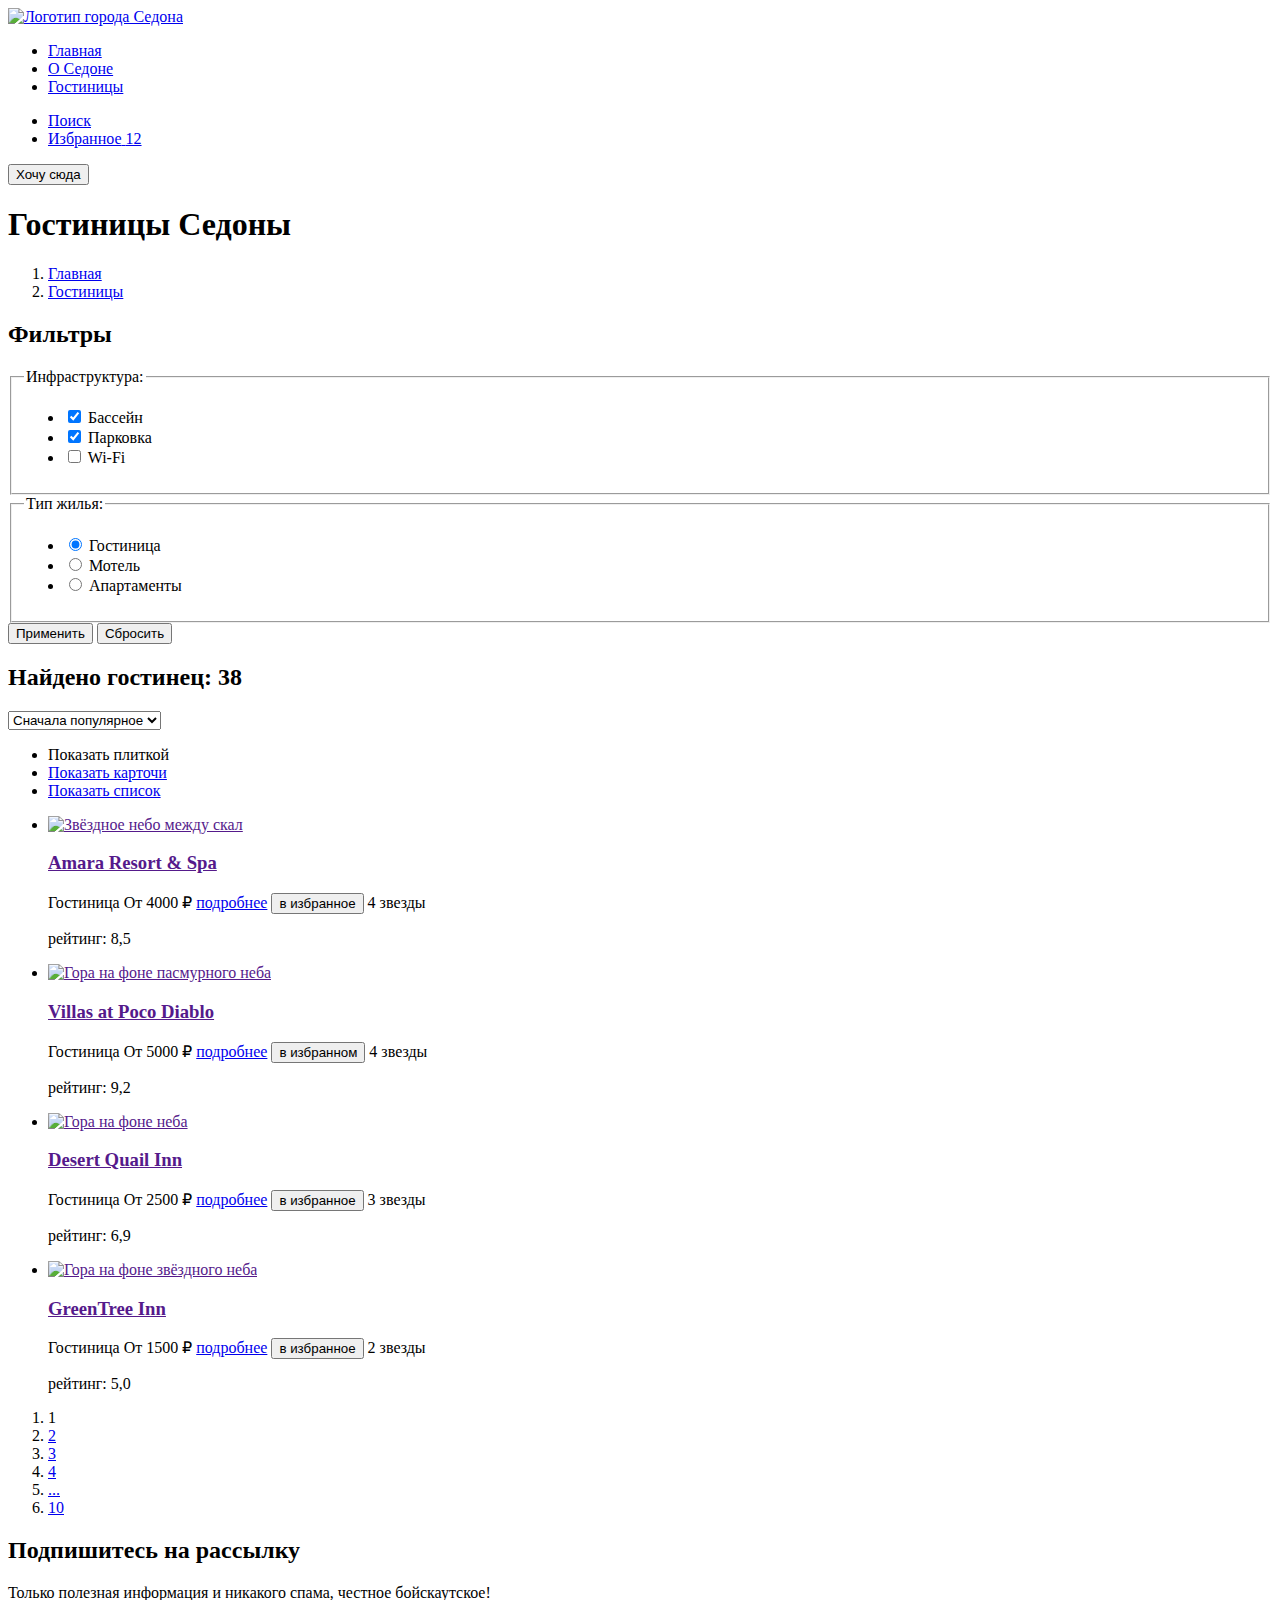
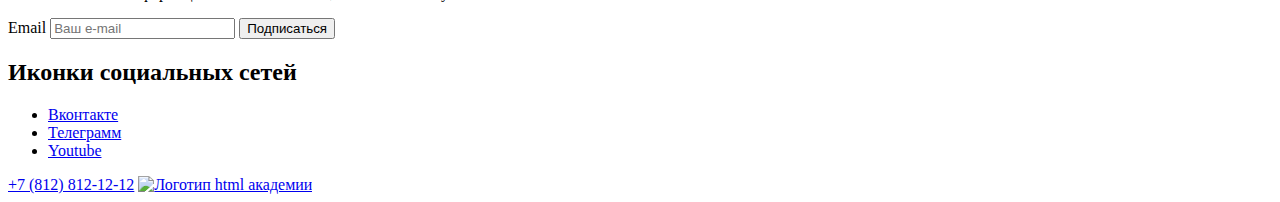
==== catalog.html @ e76d5fe8 "Исправляет ошибки" ====
<!DOCTYPE html>
<html lang="ru">

  <head>
    <meta charset="utf-8">
    <meta name="viewport" content="width=device-width, initial-scale=1.0">
    <title>Седона. Городок в Аризоне</title>
  </head>

  <body>
    <header class="page-header" data-test="header">
      <nav class="navigation"></nav>
      <a class="navigation-logo" href="#">
        <img class="page-header-logo" src="images/logo.svg" width="140" height="70" alt="Логотип города Седона">
      </a>
      <ul class="navigation-list">
        <li class="navigation-item">
          <a class="navigation-link" href="index.html">Главная</a>
        </li>
        <li class="navigation-item">
          <a class="navigation-link" href="#">О Седоне</a>
        </li>
        <li class="navigation-item">
          <a class="navigation-link" href="№">Гостиницы</a>
        </li>
      </ul>
      <ul class="navigation-list">
        <li class="navigation-item">
          <a class="navigation-link" href="#">
            <span class="visually-hidden">Поиск</span>
          </a>
        </li>
        <li class="navigation-item">
          <a class="navigation-link" href="#">
            <span class="visually-hidden">Избранное</span>
            <span>12</span>
          </a>
        </li>
      </ul>
      </nav>
      <button type="button" class="header-button" href="#">Хочу сюда</button>
    </header>
    <main class="main-inner">
      <header class="inner-header">
        <h1 class="inner-header-title">Гостиницы Седоны</h1>
        <ol class="breadcrumbs">
          <li class="breadcrumbs-item">
            <a class="breadcrumbs-link" href="index.html">
              <span class="visually-hidden">Главная</span>
            </a>
          </li>
          <li class="breadcrumbs-item">
            <a class="breadcrumbs-link" href="#"> Гостиницы</a>
          </li>
        </ol>
      </header>
      <section class="filters">
        <h2 class="visually-hidden">Фильтры</h2>
        <form class="catalog-filters" action="https://echo.htmlacademy.ru/" method="get">
          <fieldset class="catalog-filter-group">
            <legend class="catalog-filters-title">Инфраструктура:</legend>
            <ul class="catalog-filters-list">
              <li class="catalog-filters-item">
                <label class="control">
                  <input class="control-input" type="checkbox" name="pool" checked>
                  Бассейн
                </label>
              </li>
              <li class="catalog-filters-item">
                <label class="control">
                  <input class="control-input" type="checkbox" name="parking" checked>
                  Парковка
                </label>
              </li>
              <li class="catalog-filters-item">
                <label class="control">
                  <input class="control-input" type="checkbox" name="Wi-Fi">
                  Wi-Fi
                </label>
              </li>
          </fieldset>
          </ul>
          <fieldset class="catalog-filter-group">
            <legend class="catalog-filters-title">Тип жилья:</legend>
            <ul class="catalog-filters-list">
              <li class="catalog-filters-item">
                <label class="control">
                  <input class="control-input" type="radio" name="housing" value="hotel" checked>
                  Гостиница
                </label>
              </li>
              <li class="catalog-filters-item">
                <label class="control">
                  <input class="control-input" type="radio" name="housing" value="motel">
                  Мотель
                </label>
              </li>
              <li class="catalog-filters-item">
                <label class="control">
                  <input class="control-input" type="radio" name="housing" value="apartments">
                  Апартаменты
                </label>
              </li>
          </fieldset>
          <button class="button-submit" type="submit">Применить</button>
          <button class="button-reset" type="reset">Сбросить</button>
        </form>
      </section>
      <section class="catalog-products">
        <h2 class="catalog-products-title">Найдено гостинец: 38</h2>
        <select class="select-control" aria-label="Сортировка">
          <option value="popular">Сначала популярное</option>
          <option value="cheap">Сначала дешёвое</option>
          <option value="expensive">Сначала дорогое</option>
        </select>
        <ul class="view-buttons">
          <li class="view-button-item">
            <a class="view-button-tile">
              <span class="visually-hidden">Показать плиткой</span>
            </a>
          </li>
          <li class="view-button-item">
            <a class="view-button-card" href="#">
              <span class="visually-hidden">Показать карточи</span>
            </a>
          </li>
          <li class="view-button-item">
            <a class="view-button-list" href="#">
              <span class="visually-hidden">Показать список</span>
            </a>
          </li>
        </ul>
        <ul class="product-list">
          <li class="product-card">
            <a class="product-card-link" href="">
              <img class="product-card-img" src="images/catalog/amara-resont.jpg" width="300" height="212" alt="Звёздное небо между скал">
              <h3 class="product-card-title">Amara Resort & Spa</h3>
            </a>
            <span class="product-card-type">Гостиница</span>
            <span class="product-card-price">От 4000 ₽</span>
            <a class="product-card-button" href="#">подробнее</a>
            <button class="product-card-button-favorite" type="button">в избранное</button>
            <span class="visually-hidden">4 звезды</span>
            <p class="rating">рейтинг: 8,5</p>
          </li>
          <li class="product-card">
            <a class="product-card-link" href="">
              <img class="product-card-img" src="images/catalog/villas-at-poco-diablo.jpg" width="300" height="212" alt="Гора на фоне пасмурного неба">
              <h3 class="product-card-title">Villas at Poco Diablo</h3>
            </a>
            <span class="product-card-type">Гостиница</span>
            <span class="product-card-price">От 5000 ₽</span>
            <a class="product-card-button" href="#">подробнее</a>
            <button class="product-card-button-favorite" type="button">в избранном</button>
            <span class="visually-hidden">4 звезды</span>
            <p class="rating">рейтинг: 9,2</p>
          </li>
          <li class="product-card">
            <a class="product-card-link" href="">
              <img class="product-card-img" src="images/catalog/desert-quail-inn.jpg" width="300" height="212" alt="Гора на фоне неба">
              <h3 class="product-card-title">Desert Quail Inn</h3>
            </a>
            <span class="product-card-type">Гостиница</span>
            <span class="product-card-price">От 2500 ₽</span>
            <a class="product-card-button" href="#">подробнее</a>
            <button class="product-card-button-favorite" type="button">в избранное</button>
            <span class="visually-hidden">3 звезды</span>
            <p class="rating">рейтинг: 6,9</p>
          </li>
          <li class="product-card">
            <a class="product-card-link" href="">
              <img class="product-card-img" src="images/catalog/greentree-inn.jpg" width="300" height="212" alt="Гора на фоне звёздного неба">
              <h3 class="product-card-title">GreenTree Inn</h3>
            </a>
            <span class="product-card-type">Гостиница</span>
            <span class="product-card-price">От 1500 ₽</span>
            <a class="product-card-button" href="#">подробнее</a>
            <button class="product-card-button-favorite" type="button">в избранное</button>
            <span class="visually-hidden">2 звезды</span>
            <p class="rating"> рейтинг: 5,0</p>
          </li>
        </ul>
        <ol class="pagination">
          <li class="pagination-item">
            <a class="pagination-link pagination-current">1</a>
          </li>
          <li class="pagination-item">
            <a class="pagination-link" href="#">2</a>
          </li>
          <li class="pagination-item">
            <a class="pagination-link" href="#">3</a>
          </li>
          <li class="pagination-item">
            <a class="pagination-link" href="#">4</a>
          </li>
          <li class="pagination-item">
            <a class="pagination-link" href="#">...</a>
          </li>
          <li class="pagination-item">
            <a class="pagination-link" href="#">10</a>
          </li>
        </ol>
      </section>
    </main>
    <section class="subscription" data-test="subscription">
      <h2 class="subscription-title">Подпишитесь на рассылку</h2>
      <p class="subscription-description">Только полезная информация и никакого спама, честное бойскаутское!</p>
      <form class="newsletter-form" action="https://echo.htmlacademy.ru/" method="post">
        <label class="visually-hidden" for="newsletter-email">Email</label>
        <input class="field" placeholder="Ваш e-mail" type="email" name="newsletter-email" id="newsletter-email"
          required>
        <button class="button newsletter-button" type="submit">Подписаться</button>
      </form>
    </section>
    </main>
    <footer class="page-footer" data-test="footer">
      <h2 class="visually-hidden">Иконки социальных сетей</h2>
      <ul class=" footer-social-list">
        <li class="footer-social-item">
          <a class="button" href="https://vk.com/htmlacademy">
            <span class="visually-hidden">Вконтакте</span>
          </a>
        </li>
        <li class="footer-social-item">
          <a class="button" href="https://t.me/htmlacademy">
            <span class="visually-hidden">Телеграмм</span>
          </a>
        </li>
        <li class="footer-social-item">
          <a class="button" href="https://www.youtube.com/user/htmlacademyru">
            <span class="visually-hidden">Youtube</span>
          </a>
        </li>
      </ul>
      <a class="phone" href="tel:+78128121212">+7 (812) 812-12-12</a>
      <a class="footer-logo-link" href=" https://htmlacademy.ru/">
        <img class="footer-logo-htmlacademy" src="images/html-academy-logo.svg" width="115" height="33" alt="Логотип html академии">
      </a>
  </footer>
  </body>
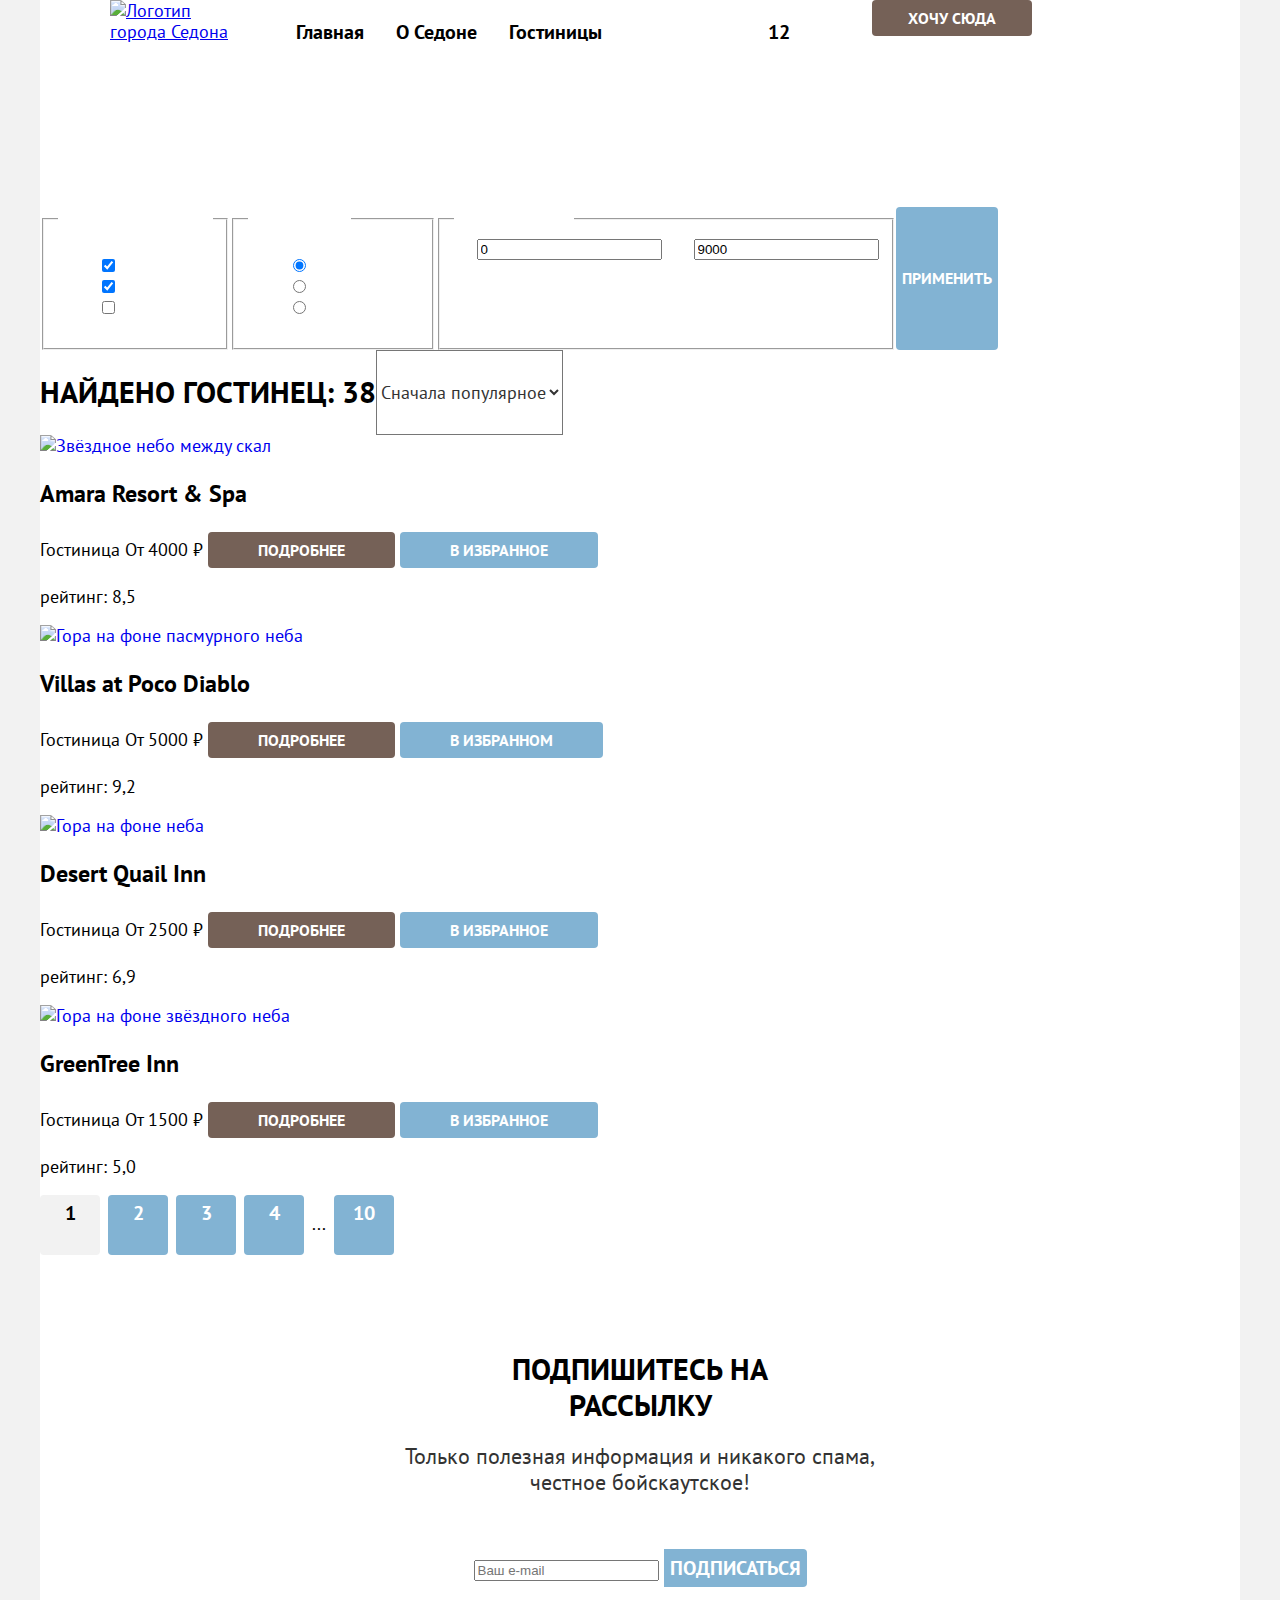
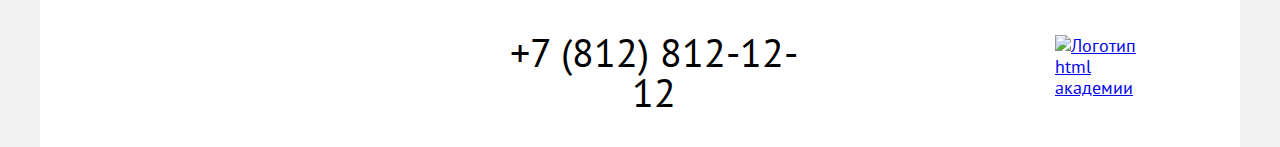
==== commit 4cddc789: "Добавляет микросетки на флексах" ====
--- a/catalog.html
+++ b/catalog.html
@@ -5,56 +5,55 @@
     <meta charset="utf-8">
     <meta name="viewport" content="width=device-width, initial-scale=1.0">
     <title>Седона. Городок в Аризоне</title>
+    <link rel="stylesheet" href="styles/styles.css">
   </head>
 
   <body>
     <header class="page-header" data-test="header">
-      <nav class="navigation"></nav>
-      <a class="navigation-logo" href="#">
-        <img class="page-header-logo" src="images/logo.svg" width="140" height="70" alt="Логотип города Седона">
-      </a>
-      <ul class="navigation-list">
-        <li class="navigation-item">
-          <a class="navigation-link" href="index.html">Главная</a>
-        </li>
-        <li class="navigation-item">
-          <a class="navigation-link" href="#">О Седоне</a>
-        </li>
-        <li class="navigation-item">
-          <a class="navigation-link" href="№">Гостиницы</a>
-        </li>
-      </ul>
-      <ul class="navigation-list">
-        <li class="navigation-item">
-          <a class="navigation-link" href="#">
-            <span class="visually-hidden">Поиск</span>
-          </a>
-        </li>
-        <li class="navigation-item">
-          <a class="navigation-link" href="#">
-            <span class="visually-hidden">Избранное</span>
-            <span>12</span>
-          </a>
-        </li>
-      </ul>
+      <nav class="navigation">
+        <a class="navigation-logo" href="#">
+          <img class="page-header-logo" src="images/logo.svg" width="140" height="70" alt="Логотип города Седона">
+        </a>
+        <ul class="navigation-list">
+          <li class="navigation-item">
+            <a class="navigation-link" href="index.html">Главная</a>
+          </li>
+          <li class="navigation-item">
+            <a class="navigation-link" href="#">О Седоне</a>
+          </li>
+          <li class="navigation-item">
+            <a class="navigation-link" href="№">Гостиницы</a>
+          </li>
+        </ul>
+        <ul class="navigation-list navigation-user">
+          <li class="navigation-item">
+            <a class="navigation-link" href="#">
+              <span class="visually-hidden">Поиск</span>
+            </a>
+          </li>
+          <li class="navigation-item">
+            <a class="navigation-link" href="#">
+              <span class="visually-hidden">Избранное</span>
+              <span>12</span>
+            </a>
+          </li>
+        </ul>
       </nav>
-      <button type="button" class="header-button" href="#">Хочу сюда</button>
+      <button type="button" class="button header-button">Хочу сюда</button>
     </header>
-    <main class="main-inner">
-      <header class="inner-header">
+    <main class="main-inner main-container">
+      <section class="filters">
         <h1 class="inner-header-title">Гостиницы Седоны</h1>
         <ol class="breadcrumbs">
           <li class="breadcrumbs-item">
-            <a class="breadcrumbs-link" href="index.html">
+            <a class="breadcrumbs-link-icon" href="index.html">
               <span class="visually-hidden">Главная</span>
             </a>
           </li>
           <li class="breadcrumbs-item">
-            <a class="breadcrumbs-link" href="#"> Гостиницы</a>
+            <a class="breadcrumbs-link-text" href="#"> Гостиницы</a>
           </li>
         </ol>
-      </header>
-      <section class="filters">
         <h2 class="visually-hidden">Фильтры</h2>
         <form class="catalog-filters" action="https://echo.htmlacademy.ru/" method="get">
           <fieldset class="catalog-filter-group">
@@ -78,8 +77,8 @@
                   Wi-Fi
                 </label>
               </li>
+            </ul>
           </fieldset>
-          </ul>
           <fieldset class="catalog-filter-group">
             <legend class="catalog-filters-title">Тип жилья:</legend>
             <ul class="catalog-filters-list">
@@ -101,88 +100,99 @@
                   Апартаменты
                 </label>
               </li>
+            </ul>
           </fieldset>
-          <button class="button-submit" type="submit">Применить</button>
-          <button class="button-reset" type="reset">Сбросить</button>
+          <fieldset class="catalog-filter-group">
+            <legend class="catalog-filters-title">Стоимость, ₽:</legend>
+            <label class="filter-range-control">От <input type="text" name="min-interval" value="0"></label>
+            <label class="filter-range-control">До <input type="text" name="max-interval" value="9000"></label>
+          </fieldset>
+          <button class="button button-submit" type="submit">Применить</button>
+          <button class="button button-reset" type="reset">Сбросить</button>
         </form>
       </section>
       <section class="catalog-products">
-        <h2 class="catalog-products-title">Найдено гостинец: 38</h2>
-        <select class="select-control" aria-label="Сортировка">
-          <option value="popular">Сначала популярное</option>
-          <option value="cheap">Сначала дешёвое</option>
-          <option value="expensive">Сначала дорогое</option>
-        </select>
-        <ul class="view-buttons">
-          <li class="view-button-item">
-            <a class="view-button-tile">
-              <span class="visually-hidden">Показать плиткой</span>
-            </a>
-          </li>
-          <li class="view-button-item">
-            <a class="view-button-card" href="#">
-              <span class="visually-hidden">Показать карточи</span>
-            </a>
-          </li>
-          <li class="view-button-item">
-            <a class="view-button-list" href="#">
-              <span class="visually-hidden">Показать список</span>
-            </a>
-          </li>
-        </ul>
-        <ul class="product-list">
-          <li class="product-card">
-            <a class="product-card-link" href="">
-              <img class="product-card-img" src="images/catalog/amara-resont.jpg" width="300" height="212" alt="Звёздное небо между скал">
-              <h3 class="product-card-title">Amara Resort & Spa</h3>
-            </a>
-            <span class="product-card-type">Гостиница</span>
-            <span class="product-card-price">От 4000 ₽</span>
-            <a class="product-card-button" href="#">подробнее</a>
-            <button class="product-card-button-favorite" type="button">в избранное</button>
-            <span class="visually-hidden">4 звезды</span>
-            <p class="rating">рейтинг: 8,5</p>
-          </li>
-          <li class="product-card">
-            <a class="product-card-link" href="">
-              <img class="product-card-img" src="images/catalog/villas-at-poco-diablo.jpg" width="300" height="212" alt="Гора на фоне пасмурного неба">
-              <h3 class="product-card-title">Villas at Poco Diablo</h3>
-            </a>
-            <span class="product-card-type">Гостиница</span>
-            <span class="product-card-price">От 5000 ₽</span>
-            <a class="product-card-button" href="#">подробнее</a>
-            <button class="product-card-button-favorite" type="button">в избранном</button>
-            <span class="visually-hidden">4 звезды</span>
-            <p class="rating">рейтинг: 9,2</p>
-          </li>
-          <li class="product-card">
-            <a class="product-card-link" href="">
-              <img class="product-card-img" src="images/catalog/desert-quail-inn.jpg" width="300" height="212" alt="Гора на фоне неба">
-              <h3 class="product-card-title">Desert Quail Inn</h3>
-            </a>
-            <span class="product-card-type">Гостиница</span>
-            <span class="product-card-price">От 2500 ₽</span>
-            <a class="product-card-button" href="#">подробнее</a>
-            <button class="product-card-button-favorite" type="button">в избранное</button>
-            <span class="visually-hidden">3 звезды</span>
-            <p class="rating">рейтинг: 6,9</p>
-          </li>
-          <li class="product-card">
-            <a class="product-card-link" href="">
-              <img class="product-card-img" src="images/catalog/greentree-inn.jpg" width="300" height="212" alt="Гора на фоне звёздного неба">
-              <h3 class="product-card-title">GreenTree Inn</h3>
-            </a>
-            <span class="product-card-type">Гостиница</span>
-            <span class="product-card-price">От 1500 ₽</span>
-            <a class="product-card-button" href="#">подробнее</a>
-            <button class="product-card-button-favorite" type="button">в избранное</button>
-            <span class="visually-hidden">2 звезды</span>
-            <p class="rating"> рейтинг: 5,0</p>
-          </li>
-        </ul>
+        <div class="sorting-container">
+          <h2 class="catalog-products-title">Найдено гостинец: 38</h2>
+          <select class="select-control" aria-label="Сортировка">
+            <option value="popular">Сначала популярное</option>
+            <option value="cheap">Сначала дешевле</option>
+            <option value="expensive">Сначала дороже</option>
+          </select>
+          <ul class="view-buttons">
+            <li class="view-button-item">
+              <a class="view-button-tile" href="#">
+                <span class="visually-hidden">Показать плиткой</span>
+              </a>
+            </li>
+            <li class="view-button-item">
+              <a class="view-button-card" href="#">
+                <span class="visually-hidden">Показать карточи</span>
+              </a>
+            </li>
+            <li class="view-button-item">
+              <a class="view-button-list" href="#">
+                <span class="visually-hidden">Показать список</span>
+              </a>
+            </li>
+          </ul>
+        </div>
+        <article class="product-card">
+          <a class="product-card-link" href="#">
+            <img class="product-card-img" src="images/catalog/amara-resont.jpg" width="300" height="212"
+              alt="Звёздное небо между скал">
+            <h3 class="product-card-title">Amara Resort & Spa</h3>
+          </a>
+          <span class="product-card-type">Гостиница</span>
+          <span class="product-card-price">От 4000 ₽</span>
+          <a class="product-card-button" href="#">подробнее</a>
+          <button class="button product-card-button-favorite" type="button">в избранное</button>
+          <span class="visually-hidden">4 звезды</span>
+          <p class="rating">рейтинг: 8,5</p>
+        </article>
+        <article class="product-card">
+          <a class="product-card-link" href="#">
+            <img class="product-card-img" src="images/catalog/villas-at-poco-diablo.jpg" width="300" height="212"
+              alt="Гора на фоне пасмурного неба">
+            <h3 class="product-card-title">Villas at Poco Diablo</h3>
+          </a>
+          <span class="product-card-type">Гостиница</span>
+          <span class="product-card-price">От 5000 ₽</span>
+          <a class="product-card-button" href="#">подробнее</a>
+          <button class="button product-card-button-favorite" type="button">в избранном</button>
+          <span class="visually-hidden">4 звезды</span>
+          <p class="rating">рейтинг: 9,2</p>
+        </article>
+        <article class="product-card">
+          <a class="product-card-link" href="#">
+            <img class="product-card-img" src="images/catalog/desert-quail-inn.jpg" width="300" height="212"
+              alt="Гора на фоне неба">
+            <h3 class="product-card-title">Desert Quail Inn</h3>
+          </a>
+          <span class="product-card-type">Гостиница</span>
+          <span class="product-card-price">От 2500 ₽</span>
+          <a class="product-card-button" href="#">подробнее</a>
+          <button class="button product-card-button-favorite" type="button">в избранное</button>
+          <span class="visually-hidden">3 звезды</span>
+          <p class="rating">рейтинг: 6,9</p>
+        </article>
+        <article class="product-card">
+          <a class="product-card-link" href="#">
+            <img class="product-card-img" src="images/catalog/greentree-inn.jpg" width="300" height="212"
+              alt="Гора на фоне звёздного неба">
+            <h3 class="product-card-title">GreenTree Inn</h3>
+          </a>
+          <span class="product-card-type">Гостиница</span>
+          <span class="product-card-price">От 1500 ₽</span>
+          <a class="product-card-button" href="#">подробнее</a>
+          <button class="button product-card-button-favorite" type="button">в избранное</button>
+          <span class="visually-hidden">2 звезды</span>
+          <p class="rating"> рейтинг: 5,0</p>
+        </article>
+
         <ol class="pagination">
           <li class="pagination-item">
-            <a class="pagination-link pagination-current">1</a>
+            <a class="pagination-link current">1</a>
           </li>
           <li class="pagination-item">
             <a class="pagination-link" href="#">2</a>
@@ -194,47 +204,50 @@
             <a class="pagination-link" href="#">4</a>
           </li>
           <li class="pagination-item">
-            <a class="pagination-link" href="#">...</a>
+            <p>...</p>
           </li>
           <li class="pagination-item">
             <a class="pagination-link" href="#">10</a>
           </li>
         </ol>
       </section>
-    </main>
-    <section class="subscription" data-test="subscription">
-      <h2 class="subscription-title">Подпишитесь на рассылку</h2>
-      <p class="subscription-description">Только полезная информация и никакого спама, честное бойскаутское!</p>
-      <form class="newsletter-form" action="https://echo.htmlacademy.ru/" method="post">
-        <label class="visually-hidden" for="newsletter-email">Email</label>
-        <input class="field" placeholder="Ваш e-mail" type="email" name="newsletter-email" id="newsletter-email"
-          required>
-        <button class="button newsletter-button" type="submit">Подписаться</button>
-      </form>
-    </section>
+      <section class="subscription" data-test="subscription">
+        <h2 class="subscription-title subscription-title-catalog">Подпишитесь на рассылку</h2>
+        <p class="subscription-description subscription-description-catalog">Только полезная информация и никакого
+          спама, честное бойскаутское!</p>
+        <form class="newsletter-form" action="https://echo.htmlacademy.ru/" method="post">
+          <label class="visually-hidden" for="newsletter-email">Email</label>
+          <input class="field" placeholder="Ваш e-mail" type="email" name="newsletter-email" id="newsletter-email"
+            required>
+          <button class="button newsletter-button" type="submit">Подписаться</button>
+        </form>
+      </section>
     </main>
     <footer class="page-footer" data-test="footer">
       <h2 class="visually-hidden">Иконки социальных сетей</h2>
       <ul class=" footer-social-list">
         <li class="footer-social-item">
-          <a class="button" href="https://vk.com/htmlacademy">
+          <a class="footer-social-link" href="https://vk.com/htmlacademy">
             <span class="visually-hidden">Вконтакте</span>
           </a>
         </li>
         <li class="footer-social-item">
-          <a class="button" href="https://t.me/htmlacademy">
+          <a class="footer-social-link" href="https://t.me/htmlacademy">
             <span class="visually-hidden">Телеграмм</span>
           </a>
         </li>
         <li class="footer-social-item">
-          <a class="button" href="https://www.youtube.com/user/htmlacademyru">
+          <a class="footer-social-link" href="https://www.youtube.com/user/htmlacademyru">
             <span class="visually-hidden">Youtube</span>
           </a>
         </li>
       </ul>
       <a class="phone" href="tel:+78128121212">+7 (812) 812-12-12</a>
       <a class="footer-logo-link" href=" https://htmlacademy.ru/">
-        <img class="footer-logo-htmlacademy" src="images/html-academy-logo.svg" width="115" height="33" alt="Логотип html академии">
+        <img class="footer-logo-htmlacademy" src="images/html-academy-logo.svg" width="115" height="33"
+          alt="Логотип html академии">
       </a>
-  </footer>
+    </footer>
   </body>
+
+</html>
--- a/styles/styles.css
+++ b/styles/styles.css
@@ -0,0 +1,564 @@
+@font-face {
+  font-family: "PT Sans";
+  font-style: normal;
+  font-weight: 400;
+  src: url("../fonts/ptsans-400.woff2") format("woff2");
+  font-display: swap;
+}
+
+@font-face {
+  font-family: "PT Sans";
+  font-style: normal;
+  font-weight: 700;
+  src: url("../fonts/ptsans-700.woff2") format("woff2");
+  font-display: swap;
+}
+
+html {
+  height: 100%;
+  background-color: #f2f2f2;
+}
+
+body {
+  margin: 0 auto;
+  width: 1200px;
+  display: flex;
+  flex-direction: column;
+  min-height: 100%;
+  font-family: "PT Sans", sans-serif;
+  font-size: 18px;
+  font-weight: 400;
+  line-height: 21px;
+  color: #000000;
+  background-color: #ffffff;
+}
+
+.visually-hidden {
+  position: absolute;
+  width: 1px;
+  height: 1px;
+  margin: -1px;
+  padding: 0;
+  border: 0;
+  clip: rect(0 0 0 0);
+  overflow: hidden;
+}
+
+.button {
+  font-family: inherit;
+  font-weight: 700;
+  font-size: 16px;
+  line-height: 20px;
+  text-transform: uppercase;
+  text-align: center;
+  color: #ffffff;
+  border-radius: 4px;
+  border: 0;
+}
+
+.search-button {
+  margin-bottom: 96px;
+  font-size: 20px;
+  line-height: 36px;
+  background-color: #756157;
+  border-radius: 4px;
+  width: 376px;
+  height: 52px;
+}
+
+.newsletter-button {
+  font-size: 20px;
+  line-height: 36px;
+  background-color: #82b3d3;
+  border-radius: 0 4px 4px 0;
+}
+
+.button-submit {
+  background-color: #82b3d3;
+}
+
+.button-reset {
+  background-color: transparent;
+}
+
+.product-card-button-favorite {
+  background-color: #82b3d3;
+  padding: 8px 50px;
+}
+
+.page-header {
+  display: flex;
+  width: 1060px;
+  margin: 0 auto;
+}
+
+.navigation {
+  display: flex;
+}
+
+.navigation-logo {
+  width: 140px;
+  margin-right: 30px;
+}
+
+.navigation-link {
+  display: block;
+  padding: 20px 16px;
+  font-size: 20px;
+  line-height: 24px;
+  font-weight: 700;
+  color: #000000;
+  background-color: #ffffff;
+  text-align: center;
+  text-decoration: none;
+}
+
+.navigation-list {
+  display: flex;
+  flex-wrap: wrap;
+  width: 440px;
+  margin: 0;
+  padding: 0;
+  list-style-type: none;
+}
+
+.navigation-user {
+  max-width: 132px;
+  margin-left: auto;
+  margin-right: 20px;
+}
+
+.navigation-user .navigation-user-link {
+  min-width: 44px;
+  min-height: 64px;
+}
+
+.header-button {
+
+  width: 160px;
+  height: 36px;
+  padding: 8px 34px;
+  background-color: #756157;
+}
+
+.main-container {
+  flex-grow: 1;
+
+}
+
+.hero {
+  padding-top: 51px;
+  margin-bottom: 69px;
+  background-color: #84defa;
+  background-image: url("../images/hero-image.jpg");
+  background-repeat: no-repeat;
+  background-size: 100% auto, cover;
+}
+
+.main-img {
+  display: block;
+  margin: 0 auto;
+
+  padding-bottom: 82px;
+}
+
+.advantages {
+  display: flex;
+  flex-direction: column;
+}
+
+.advantages-lead {
+  width: 620px;
+  margin: 0 auto;
+  margin-bottom: 25px;
+  font-size: 30px;
+  line-height: 36px;
+  font-weight: 700;
+  text-transform: uppercase;
+  text-align: center;
+}
+
+.advantages-lead-text {
+  margin: 0 auto;
+  margin-bottom: 90px;
+  font-size: 22px;
+  line-height: 26px;
+  text-align: center;
+  color: #333333;
+}
+
+.advantages-item-wide {
+  display: flex;
+
+  color: #ffffff;
+  background-color: #82b3d3;
+}
+
+.advantages-item-wide p {
+  color: #ffffff;
+}
+
+.advantages-title {
+  width: 175px;
+  padding: 0;
+  margin: 102px 112px 62px;
+  font-weight: 700;
+  font-size: 24px;
+  line-height: 28px;
+  text-transform: uppercase;
+  text-align: center;
+}
+
+.advantages-description {
+  width: 230px;
+  padding: 0;
+  margin: 0 85px 102px;
+  text-align: center;
+  color: #333333;
+}
+
+.advantages-wrapper {
+  display: flex;
+  flex-wrap: wrap;
+}
+
+.advantages-item {
+  width: 400px;
+
+  background-color: rgba(130, 179, 211, 0.122);
+  text-align: center;
+}
+
+.darker {
+  background-color: rgba(130, 179, 211, 0.2);
+}
+
+.service-lead {
+  width: 505px;
+  padding: 0;
+  margin: 64px 350px 20px;
+  font-weight: 700;
+  font-size: 30px;
+  line-height: 36px;
+  text-transform: uppercase;
+  text-align: center;
+}
+
+.service-lead-text {
+  width: 490px;
+  padding: 0;
+  margin: 0 358px 64px;
+  font-weight: 400;
+  font-size: 22px;
+  line-height: 26px;
+  text-align: center;
+  color: #333333;
+}
+
+.service-wrapper {
+  display: flex;
+}
+
+.service-item {
+  width: 400px;
+  background-color: rgba(131, 179, 211, 0.122);
+  text-align: center;
+}
+
+.light {
+  background-color: #ffffff;
+}
+
+.service-title {
+  width: 230px;
+  padding: 0;
+  margin: 183px 85px 30px;
+  font-weight: 700;
+  font-size: 24px;
+  line-height: 28px;
+  text-transform: uppercase;
+}
+
+.service-description {
+  width: 230px;
+  padding: 0;
+  margin: 0 85px 81px;
+  font-weight: 400;
+}
+
+.search {
+  text-align: center;
+}
+
+.search-title {
+  width: 297px;
+  padding: 0;
+  margin: 96px 452px 20px;
+  font-weight: 700;
+  font-size: 30px;
+  line-height: 36px;
+  text-transform: uppercase;
+}
+
+.search-description {
+  width: 592px;
+  padding: 0;
+  margin: 0 304px 54px;
+  font-weight: 400;
+  font-size: 22px;
+  line-height: 26px;
+}
+
+.subscription {
+  color: #ffffff;
+  text-align: center;
+}
+
+.subscription-special {
+  background-color: #547499;
+  background-image: url("../images/subscribe.jpg");
+  background-repeat: no-repeat;
+  background-size: cover;
+}
+
+.subscription-title {
+  width: 404px;
+  margin: 0;
+  padding: 96px 398px 20px;
+  font-weight: 700;
+  font-size: 30px;
+  line-height: 36px;
+  text-transform: uppercase;
+}
+
+.subscription-description {
+  width: 475px;
+  padding: 0;
+  margin: 0 362px 54px;
+  font-weight: 400;
+  font-size: 22px;
+  line-height: 26px;
+}
+
+.subscription-title-catalog {
+  color: #000000;
+}
+
+.subscription-description-catalog {
+  color: #333333;
+}
+
+.newsletter-form-field {
+  font-family: inherit;
+  font-size: 18px;
+  line-height: 24px;
+  font-weight: 400;
+  color: #000000;
+}
+
+.page-footer {
+  display: flex;
+  width: 1060px;
+  margin: 0 auto;
+}
+
+.footer-social-list {
+  display: flex;
+  flex-wrap: wrap;
+  list-style-type: none;
+  margin: 0;
+  padding: 0;
+  width: 142px;
+  margin-right: 236px;
+  margin-top: 45px;
+  margin-bottom: 35px;
+}
+
+.footer-social-item {
+  width: 46px;
+  height: 40px;
+}
+
+.phone {
+  width: 331px;
+  margin-top: 45px;
+  margin-bottom: 35px;
+  font-weight: 400;
+  font-size: 40px;
+  line-height: 40px;
+  color: #000000;
+  text-transform: uppercase;
+  text-align: center;
+  text-decoration: none;
+}
+
+.footer-logo-link {
+  width: 115px;
+  margin-top: 48px;
+  margin-bottom: 38px;
+  margin-left: auto;
+}
+
+.filters {
+  background-color: #2d4a6b;
+  background: url("../images/catalog/filter.jpg");
+  background-repeat: no-repeat;
+  background-size: cover;
+  color: #ffffff;
+}
+
+.inner-header-title {
+  width: 494px;
+  margin: 0;
+  padding: 0;
+  padding-top: 35px;
+  padding-bottom: 8px;
+  font-weight: 700;
+  font-size: 60px;
+  line-height: 78px;
+}
+
+.breadcrumbs {
+  display: flex;
+  flex-wrap: wrap;
+  list-style-type: none;
+  margin: 0;
+  padding: 0;
+}
+
+.breadcrumbs-link-icon {
+  width: 13px;
+  height: 15px;
+}
+
+.breadcrumbs-link {
+  margin-right: 28px;
+}
+
+.catalog-filters {
+  display: flex;
+}
+
+.breadcrumbs-link-text {
+  font-weight: 400;
+  font-size: 16px;
+  line-height: 21px;
+  color: #ffffff;
+  text-decoration: none;
+}
+
+.sorting-container {
+  display: flex;
+}
+
+.view-buttons {
+  display: flex;
+  list-style-type: none;
+  margin: 0;
+  padding: 0;
+}
+
+.view-button-item {
+  margin-right: 8px;
+}
+
+.view-button-item:last-child {
+  margin-right: 0;
+}
+
+.view-buttons a {
+  display: block;
+  width: 48px;
+  height: 48px;
+}
+
+.catalog-filters-title {
+  font-weight: 700;
+  font-size: 20px;
+  line-height: 24px;
+  text-transform: capitalize;
+}
+
+.control-input {
+  font-weight: 400;
+  line-height: 23px;
+}
+
+.catalog-filters-list {
+  list-style-type: none;
+}
+
+.catalog-products-title {
+  font-weight: 700;
+  font-size: 30px;
+  line-height: 36px;
+  text-transform: uppercase;
+}
+
+.select-control {
+  font-family: inherit;
+  font-weight: 400;
+  font-size: 18px;
+  line-height: 21px;
+  color: #333333;
+  background-color: #ffffff;
+}
+
+.product-card-title {
+  font-weight: 700;
+  font-size: 24px;
+  line-height: 28px;
+  color: #000000;
+}
+
+.product-card-link {
+  text-decoration: none;
+}
+
+.product-card-button {
+  font-weight: 700;
+  font-size: 16px;
+  line-height: 20px;
+  text-transform: uppercase;
+  text-align: center;
+  text-decoration: none;
+  color: #ffffff;
+  background-color: #756157;
+  border: none;
+  border-radius: 4px;
+  padding: 8px 50px;
+  width: 140px;
+  height: 36px;
+}
+
+.pagination {
+  display: flex;
+  flex-wrap: wrap;
+  margin: 0;
+  padding: 0;
+  list-style-type: none;
+}
+
+.pagination-item:not(:last-child) {
+  margin-right: 8px;
+}
+
+.pagination-link {
+  display: block;
+  box-sizing: border-box;
+  width: 60px;
+  height: 60px;
+  font-weight: 700;
+  font-size: 20px;
+  line-height: 36px;
+  text-align: center;
+  text-decoration: none;
+  color: #ffffff;
+  background-color: #82b3d3;
+  border-radius: 4px;
+}
+
+.current {
+  color: #000000;
+  background-color: #f2f2f2;
+}
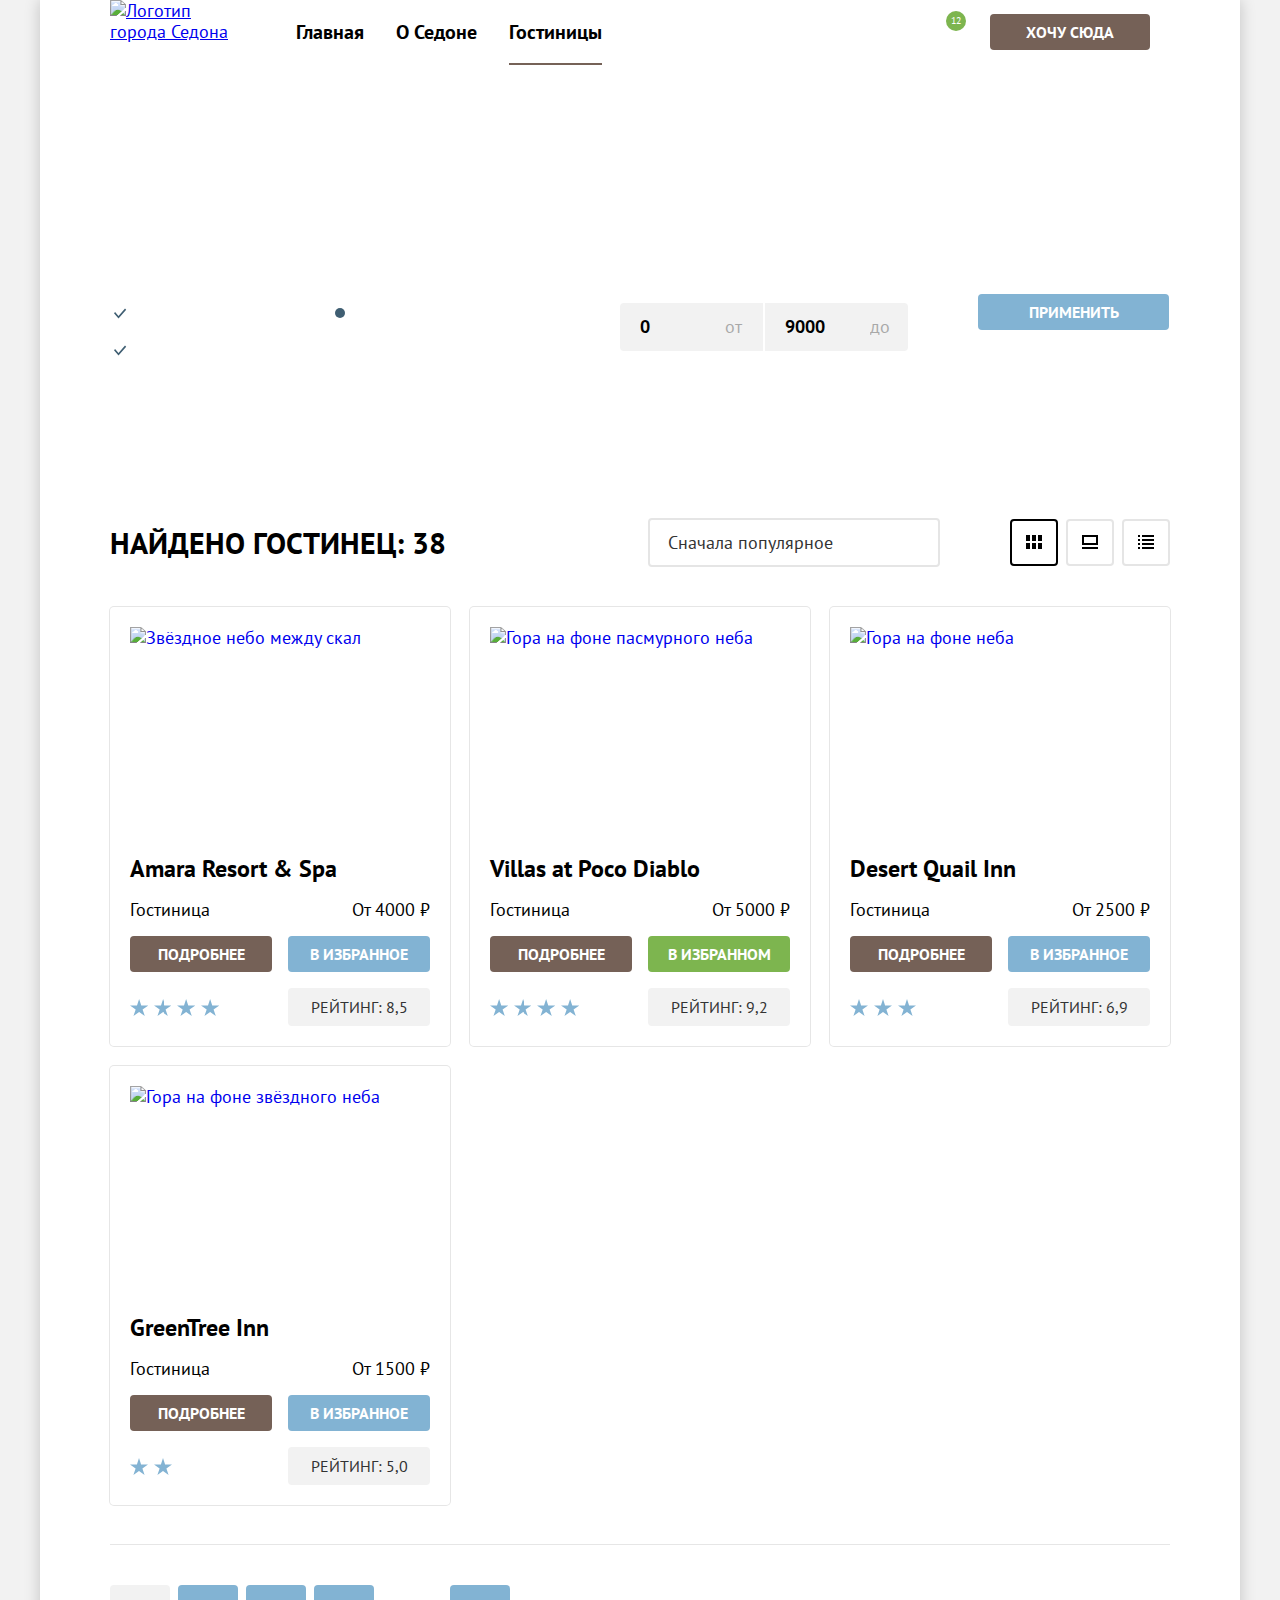
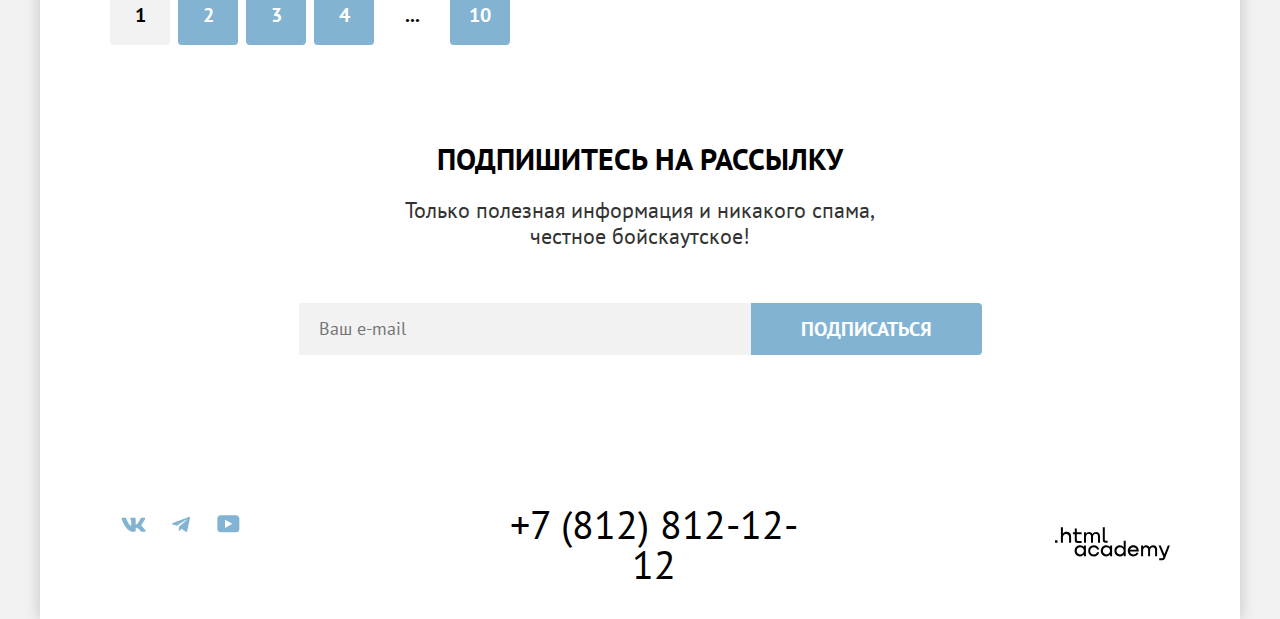
==== commit 821b04a1: "Добавляет модальное окно" ====
--- a/catalog.html
+++ b/catalog.html
@@ -10,10 +10,10 @@
 
   <body>
     <header class="page-header" data-test="header">
+      <a class="navigation-logo" href="#">
+        <img class="page-header-logo" src="images/logo.svg" width="140" height="70" alt="Логотип города Седона">
+      </a>
       <nav class="navigation">
-        <a class="navigation-logo" href="#">
-          <img class="page-header-logo" src="images/logo.svg" width="140" height="70" alt="Логотип города Седона">
-        </a>
         <ul class="navigation-list">
           <li class="navigation-item">
             <a class="navigation-link" href="index.html">Главная</a>
@@ -22,19 +22,19 @@
             <a class="navigation-link" href="#">О Седоне</a>
           </li>
           <li class="navigation-item">
-            <a class="navigation-link" href="№">Гостиницы</a>
+            <a class="navigation-link navigation-link-current" href="№">Гостиницы</a>
           </li>
         </ul>
         <ul class="navigation-list navigation-user">
           <li class="navigation-item">
-            <a class="navigation-link" href="#">
+            <a class="navigation-link-search" href="#">
               <span class="visually-hidden">Поиск</span>
             </a>
           </li>
           <li class="navigation-item">
-            <a class="navigation-link" href="#">
+            <a class="navigation-link-favourites" href="#">
               <span class="visually-hidden">Избранное</span>
-              <span>12</span>
+              <span class="navigation-user-number">12</span>
             </a>
           </li>
         </ul>
@@ -47,11 +47,16 @@
         <ol class="breadcrumbs">
           <li class="breadcrumbs-item">
             <a class="breadcrumbs-link-icon" href="index.html">
+              <svg aria-hidden="true" focusable="false" xmlns="http://www.w3.org/2000/svg" width="13" height="13"
+                viewBox="0 0 13 13" fill="none">
+                <path fill="#fff" d="m6.5.5-6 5.8v6.2h12V6.3L6.5.5Zm5 11h-10V6.7l5-4.8 5 4.8v4.8Z" />
+                <path fill="#fff" d="M4.5 10.5h1V8h2v2.5h1V7h-4v3.5Z" />
+              </svg>
               <span class="visually-hidden">Главная</span>
             </a>
           </li>
           <li class="breadcrumbs-item">
-            <a class="breadcrumbs-link-text" href="#"> Гостиницы</a>
+            <a class="breadcrumbs-link-text" href="#">Гостиницы</a>
           </li>
         </ol>
         <h2 class="visually-hidden">Фильтры</h2>
@@ -61,20 +66,23 @@
             <ul class="catalog-filters-list">
               <li class="catalog-filters-item">
                 <label class="control">
-                  <input class="control-input" type="checkbox" name="pool" checked>
-                  Бассейн
-                </label>
-              </li>
-              <li class="catalog-filters-item">
-                <label class="control">
-                  <input class="control-input" type="checkbox" name="parking" checked>
-                  Парковка
-                </label>
-              </li>
-              <li class="catalog-filters-item">
-                <label class="control">
-                  <input class="control-input" type="checkbox" name="Wi-Fi">
-                  Wi-Fi
+                  <input class="visually-hidden control-input" type="checkbox" name="pool" checked>
+                  <span class="control-mark"></span>
+                  <span class="control-label">Бассейн</span>
+                </label>
+              </li>
+              <li class="catalog-filters-item">
+                <label class="control">
+                  <input class="visually-hidden control-input" type="checkbox" name="parking" checked>
+                  <span class="control-mark"></span>
+                  <span class="control-label">Парковка</span>
+                </label>
+              </li>
+              <li class="catalog-filters-item">
+                <label class="control">
+                  <input class="visually-hidden control-input" type="checkbox" name="Wi-Fi">
+                  <span class="control-mark"></span>
+                  <span class="control-label">Wi-Fi</span>
                 </label>
               </li>
             </ul>
@@ -84,31 +92,46 @@
             <ul class="catalog-filters-list">
               <li class="catalog-filters-item">
                 <label class="control">
-                  <input class="control-input" type="radio" name="housing" value="hotel" checked>
-                  Гостиница
-                </label>
-              </li>
-              <li class="catalog-filters-item">
-                <label class="control">
-                  <input class="control-input" type="radio" name="housing" value="motel">
-                  Мотель
-                </label>
-              </li>
-              <li class="catalog-filters-item">
-                <label class="control">
-                  <input class="control-input" type="radio" name="housing" value="apartments">
-                  Апартаменты
+                  <input class="visually-hidden control-input" type="radio" name="housing" value="hotel" checked>
+                  <span class="control-mark"></span>
+                  <span class="control-label">Гостиница</span>
+                </label>
+              </li>
+              <li class="catalog-filters-item">
+                <label class="control">
+                  <input class="visually-hidden control-input" type="radio" name="housing" value="motel">
+                  <span class="control-mark"></span>
+                  <span class="control-label">Мотель</span>
+                </label>
+              </li>
+              <li class="catalog-filters-item">
+                <label class="control">
+                  <input class="visually-hidden control-input" type="radio" name="housing" value="apartments">
+                  <span class="control-mark"></span>
+                  <span class="control-label">Апартаменты</span>
                 </label>
               </li>
             </ul>
           </fieldset>
-          <fieldset class="catalog-filter-group">
+          <fieldset class="catalog-filter-group-cost">
             <legend class="catalog-filters-title">Стоимость, ₽:</legend>
-            <label class="filter-range-control">От <input type="text" name="min-interval" value="0"></label>
-            <label class="filter-range-control">До <input type="text" name="max-interval" value="9000"></label>
+            <label class="filter-range-control"><span class="filter-range-label" >от</span><input class="filter-range-input" type="text" name="min-interval" value="0"></label>
+            <label class="filter-range-control"><span class="filter-range-label">до</span><input class="filter-range-input filter-range-input-end" type="text" name="max-interval" value="9000"></label>
+            <div class="filter-range-scale">
+              <div class="filter-range-bar" style="left: 0; width: 216px">
+                <button class="filter-range-toggle filter-range-toggle-min" type="button">
+                  <span class="visually-hidden">Изменить минимальную цену</span>
+                </button>
+                <button class="filter-range-toggle filter-range-toggle-max" type="button">
+                  <span class="visually-hidden">Изменить максимальную цену</span>
+                </button>
+              </div>
+            </div>
           </fieldset>
-          <button class="button button-submit" type="submit">Применить</button>
-          <button class="button button-reset" type="reset">Сбросить</button>
+          <div class="button-filter-container">
+            <button class="button button-submit" type="submit">Применить</button>
+            <button class="button button-reset" type="reset">Сбросить</button>
+          </div>
         </form>
       </section>
       <section class="catalog-products">
@@ -121,78 +144,124 @@
           </select>
           <ul class="view-buttons">
             <li class="view-button-item">
-              <a class="view-button-tile" href="#">
+              <a class="view-button-link view-button-link-active" href="#">
+                <svg aria-hidden="true" focusable="false" xmlns="http://www.w3.org/2000/svg" width="16" height="14"
+                  viewBox="0 0 16 14" fill="none">
+                  <path fill="#000"
+                    d="M4 0H0v6h4V0ZM16 0h-4v6h4V0ZM10 0H6v6h4V0ZM4 8H0v6h4V8ZM16 8h-4v6h4V8ZM10 8H6v6h4V8Z" />
+                </svg>
                 <span class="visually-hidden">Показать плиткой</span>
               </a>
             </li>
             <li class="view-button-item">
-              <a class="view-button-card" href="#">
-                <span class="visually-hidden">Показать карточи</span>
+              <a class="view-button-link" href="#">
+                <svg aria-hidden="true" focusable="false" xmlns="http://www.w3.org/2000/svg" width="16" height="14"
+                  viewBox="0 0 16 14" fill="none">
+                  <g fill="#000" clip-path="url(#a)">
+                    <path d="M16 12H0v2h16v-2ZM14 2v6H2V2h12Zm2-2H0v10h16V0Z" />
+                  </g>
+                  <defs>
+                    <clipPath id="a">
+                      <path fill="#fff" d="M0 0h16v14H0z" />
+                    </clipPath>
+                  </defs>
+                </svg>
+                <span class="visually-hidden">Показать карточки</span>
               </a>
             </li>
             <li class="view-button-item">
-              <a class="view-button-list" href="#">
+              <a class="view-button-link" href="#">
+                <svg aria-hidden="true" focusable="false" xmlns="http://www.w3.org/2000/svg" width="16" height="14"
+                  viewBox="0 0 16 14" fill="none">
+                  <g fill="#000" clip-path="url(#a)">
+                    <path
+                      d="M2 0H0v2h2V0ZM16 0H4v2h12V0ZM2 4H0v2h2V4ZM16 4H4v2h12V4ZM2 8H0v2h2V8ZM16 8H4v2h12V8ZM2 12H0v2h2v-2ZM16 12H4v2h12v-2Z" />
+                  </g>
+                  <defs>
+                    <clipPath id="a">
+                      <path fill="#fff" d="M0 0h16v14H0z" />
+                    </clipPath>
+                  </defs>
+                </svg>
                 <span class="visually-hidden">Показать список</span>
               </a>
             </li>
           </ul>
         </div>
-        <article class="product-card">
-          <a class="product-card-link" href="#">
-            <img class="product-card-img" src="images/catalog/amara-resont.jpg" width="300" height="212"
-              alt="Звёздное небо между скал">
-            <h3 class="product-card-title">Amara Resort & Spa</h3>
-          </a>
-          <span class="product-card-type">Гостиница</span>
-          <span class="product-card-price">От 4000 ₽</span>
-          <a class="product-card-button" href="#">подробнее</a>
-          <button class="button product-card-button-favorite" type="button">в избранное</button>
-          <span class="visually-hidden">4 звезды</span>
-          <p class="rating">рейтинг: 8,5</p>
-        </article>
-        <article class="product-card">
-          <a class="product-card-link" href="#">
-            <img class="product-card-img" src="images/catalog/villas-at-poco-diablo.jpg" width="300" height="212"
-              alt="Гора на фоне пасмурного неба">
-            <h3 class="product-card-title">Villas at Poco Diablo</h3>
-          </a>
-          <span class="product-card-type">Гостиница</span>
-          <span class="product-card-price">От 5000 ₽</span>
-          <a class="product-card-button" href="#">подробнее</a>
-          <button class="button product-card-button-favorite" type="button">в избранном</button>
-          <span class="visually-hidden">4 звезды</span>
-          <p class="rating">рейтинг: 9,2</p>
-        </article>
-        <article class="product-card">
-          <a class="product-card-link" href="#">
-            <img class="product-card-img" src="images/catalog/desert-quail-inn.jpg" width="300" height="212"
-              alt="Гора на фоне неба">
-            <h3 class="product-card-title">Desert Quail Inn</h3>
-          </a>
-          <span class="product-card-type">Гостиница</span>
-          <span class="product-card-price">От 2500 ₽</span>
-          <a class="product-card-button" href="#">подробнее</a>
-          <button class="button product-card-button-favorite" type="button">в избранное</button>
-          <span class="visually-hidden">3 звезды</span>
-          <p class="rating">рейтинг: 6,9</p>
-        </article>
-        <article class="product-card">
-          <a class="product-card-link" href="#">
-            <img class="product-card-img" src="images/catalog/greentree-inn.jpg" width="300" height="212"
-              alt="Гора на фоне звёздного неба">
-            <h3 class="product-card-title">GreenTree Inn</h3>
-          </a>
-          <span class="product-card-type">Гостиница</span>
-          <span class="product-card-price">От 1500 ₽</span>
-          <a class="product-card-button" href="#">подробнее</a>
-          <button class="button product-card-button-favorite" type="button">в избранное</button>
-          <span class="visually-hidden">2 звезды</span>
-          <p class="rating"> рейтинг: 5,0</p>
-        </article>
-
+        <div class="product-cards-container">
+          <article class="product-card">
+            <a class="product-card-link" href="#">
+              <img class="product-card-img" src="images/catalog/amara-resont.jpg" width="300" height="212"
+                alt="Звёздное небо между скал">
+            </a>
+            <a class="product-card-link" href="#">
+              <h3 class="product-card-title">Amara Resort & Spa</h3>
+            </a>
+            <p class="product-card-type">Гостиница</p>
+            <p class="product-card-price">От 4000 ₽</p>
+            <a class="product-card-button" href="#">подробнее</a>
+            <button class="button product-card-button-favorite" type="button">в избранное</button>
+            <p class="product-card-star four-stars">
+              <span class="visually-hidden">4 звезды</span>
+            </p>
+            <p class="product-card-rating">рейтинг: 8,5</p>
+          </article>
+          <article class="product-card">
+            <a class="product-card-link" href="#">
+              <img class="product-card-img" src="images/catalog/villas-at-poco-diablo.jpg" width="300" height="212"
+                alt="Гора на фоне пасмурного неба">
+            </a>
+            <a class="product-card-link" href="#">
+              <h3 class="product-card-title">Villas at Poco Diablo</h3>
+            </a>
+            <p class="product-card-type">Гостиница</p>
+            <p class="product-card-price">От 5000 ₽</p>
+            <a class="product-card-button" href="#">подробнее</a>
+            <button class="button product-card-button-favorite product-card-button-favorite-active" type="button">в
+              избранном</button>
+            <p class="product-card-star four-stars">
+              <span class="visually-hidden">4 звезды</span>
+            </p>
+            <p class="product-card-rating">рейтинг: 9,2</p>
+          </article>
+          <article class="product-card">
+            <a class="product-card-link" href="#">
+              <img class="product-card-img" src="images/catalog/desert-quail-inn.jpg" width="300" height="212"
+                alt="Гора на фоне неба">
+            </a>
+            <a class="product-card-link" href="#">
+              <h3 class="product-card-title">Desert Quail Inn</h3>
+            </a>
+            <p class="product-card-type">Гостиница</p>
+            <p class="product-card-price">От 2500 ₽</p>
+            <a class="product-card-button" href="#">подробнее</a>
+            <button class="button product-card-button-favorite" type="button">в избранное</button>
+            <p class="product-card-star three-stars">
+              <span class="visually-hidden">3 звезды</span>
+            </p>
+            <p class="product-card-rating">рейтинг: 6,9</p>
+          </article>
+          <article class="product-card">
+            <a class="product-card-link" href="#">
+              <img class="product-card-img" src="images/catalog/greentree-inn.jpg" width="300" height="212"
+                alt="Гора на фоне звёздного неба">
+            </a>
+            <a class="product-card-link" href="#">
+              <h3 class="product-card-title">GreenTree Inn</h3>
+            </a>
+            <p class="product-card-type">Гостиница</p>
+            <p class="product-card-price">От 1500 ₽</p>
+            <a class="product-card-button" href="#">подробнее</a>
+            <button class="button product-card-button-favorite" type="button">в избранное</button>
+            <p class="product-card-star two-stars">
+              <span class="visually-hidden">2 звезды</span>
+            </p>
+            <p class="product-card-rating"> рейтинг: 5,0</p>
+          </article>
+        </div>
         <ol class="pagination">
           <li class="pagination-item">
-            <a class="pagination-link current">1</a>
+            <a class="pagination-link pagination-link-current" href="#">1</a>
           </li>
           <li class="pagination-item">
             <a class="pagination-link" href="#">2</a>
@@ -204,7 +273,7 @@
             <a class="pagination-link" href="#">4</a>
           </li>
           <li class="pagination-item">
-            <p>...</p>
+            <p class="pagination-link points">...</p>
           </li>
           <li class="pagination-item">
             <a class="pagination-link" href="#">10</a>
@@ -214,10 +283,10 @@
       <section class="subscription" data-test="subscription">
         <h2 class="subscription-title subscription-title-catalog">Подпишитесь на рассылку</h2>
         <p class="subscription-description subscription-description-catalog">Только полезная информация и никакого
-          спама, честное бойскаутское!</p>
+          спама, <br> честное бойскаутское!</p>
         <form class="newsletter-form" action="https://echo.htmlacademy.ru/" method="post">
           <label class="visually-hidden" for="newsletter-email">Email</label>
-          <input class="field" placeholder="Ваш e-mail" type="email" name="newsletter-email" id="newsletter-email"
+          <input class="newsletter-form-field-catalog" placeholder="Ваш e-mail" type="email" name="newsletter-email" id="newsletter-email"
             required>
           <button class="button newsletter-button" type="submit">Подписаться</button>
         </form>
@@ -228,24 +297,44 @@
       <ul class=" footer-social-list">
         <li class="footer-social-item">
           <a class="footer-social-link" href="https://vk.com/htmlacademy">
+            <svg class="footer-social-icon" aria-hidden="true" focusable="false" xmlns="http://www.w3.org/2000/svg"
+              width="25" height="15" viewBox="0 0 25 15" fill="none">
+              <path fill="#83B3D3" fill-rule="evenodd"
+                d="M24.12 1.8c.16-.54 0-.94-.8-.94H20.7c-.67 0-.98.34-1.15.73 0 0-1.33 3.2-3.22 5.27-.61.6-.9.8-1.23.8-.16 0-.41-.2-.41-.75v-5.1c0-.66-.19-.95-.74-.95H9.82c-.42 0-.67.3-.67.59 0 .62.95.76 1.04 2.51v3.8c0 .83-.15.98-.48.98-.9 0-3.06-3.2-4.34-6.88-.25-.72-.5-1-1.18-1H1.57c-.75 0-.9.34-.9.73 0 .68.89 4.07 4.14 8.55 2.17 3.06 5.23 4.72 8 4.72 1.68 0 1.88-.37 1.88-1v-2.32c0-.74.16-.88.7-.88.38 0 1.05.19 2.6 1.66 1.79 1.75 2.08 2.54 3.08 2.54h2.63c.75 0 1.12-.37.9-1.1-.23-.72-1.08-1.77-2.2-3.02-.62-.71-1.54-1.48-1.82-1.86-.39-.5-.28-.71 0-1.15 0 0 3.2-4.42 3.54-5.93Z"
+                clip-rule="evenodd" />
+            </svg>
             <span class="visually-hidden">Вконтакте</span>
           </a>
         </li>
         <li class="footer-social-item">
           <a class="footer-social-link" href="https://t.me/htmlacademy">
+            <svg class="footer-social-icon" aria-hidden="true" focusable="false" xmlns="http://www.w3.org/2000/svg"
+              width="18" height="16" viewBox="0 0 18 16" fill="none">
+              <path fill="#83B3D3"
+                d="M16.79.96.84 7.1c-1.09.44-1.08 1.05-.2 1.32l4.1 1.28 9.47-5.98c.44-.27.85-.13.52.17l-7.68 6.93-.28 4.22c.41 0 .6-.2.83-.41l1.99-1.94 4.13 3.06c.77.42 1.31.2 1.5-.71l2.72-12.8c.28-1.1-.43-1.61-1.16-1.28Z" />
+            </svg>
             <span class="visually-hidden">Телеграмм</span>
           </a>
         </li>
         <li class="footer-social-item">
           <a class="footer-social-link" href="https://www.youtube.com/user/htmlacademyru">
+            <svg class="footer-social-icon" aria-hidden="true" focusable="false" xmlns="http://www.w3.org/2000/svg"
+              width="23" height="18" viewBox="0 0 23 18" fill="none">
+              <path fill="#83B3D3"
+                d="M18.94.36H3.51C1.65.36.33 1.95.33 3.76v10.09c0 1.91 1.32 3.5 3.18 3.5h15.65c1.64 0 3.17-1.59 3.17-3.4V3.76c-.22-1.8-1.53-3.4-3.39-3.4ZM7.99 12.89V4.82l7.34 4.04-7.34 4.03Z" />
+            </svg>
             <span class="visually-hidden">Youtube</span>
           </a>
         </li>
       </ul>
       <a class="phone" href="tel:+78128121212">+7 (812) 812-12-12</a>
       <a class="footer-logo-link" href=" https://htmlacademy.ru/">
-        <img class="footer-logo-htmlacademy" src="images/html-academy-logo.svg" width="115" height="33"
-          alt="Логотип html академии">
+        <svg class="footer-logo-htmlacademy-icon" aria-hidden="true" focusable="false"
+          xmlns="http://www.w3.org/2000/svg" width="115" height="34" viewBox="0 0 115 34" fill="none">
+          <path fill="#000"
+            d="M0 13.26v2.6h2.5v-2.6H0ZM11.6 4.86c-1.6 0-2.8.7-3.6 1.7h-.1V.36h-2v15.5h2v-5.3c0-2.1 1.3-3.6 3.3-3.6 1.8 0 2.9 1.4 2.9 3.2v5.7h2v-6.1c.1-3-1.8-4.9-4.5-4.9ZM26.6 5.16h-4.8v-3.7h-2v3.8h-1.9v2h1.9v6c0 1.7 1 2.7 2.7 2.7h4.1v-2h-3.7c-.7 0-1.1-.4-1.1-1.1v-5.7h4.8v-2ZM41.1 4.96c-1.6 0-2.9.8-3.5 2.1h-.1c-.6-1.2-1.8-2.1-3.4-2.1-1.4 0-2.5.8-3.1 1.8h-.1v-1.6H29v10.6h2v-5.4c0-2 1-3.5 2.6-3.5 1.5 0 2.4 1 2.4 2.6v6.3h2v-5.6c0-2.4 1.4-3.3 2.6-3.3 1.5 0 2.4 1 2.4 2.6v6.3h2v-6.5c.1-2.5-1.4-4.3-3.9-4.3ZM47.8 13.06c0 1.7 1 2.7 2.8 2.7h2v-2h-1.7c-.7 0-1.1-.4-1.1-1.1V.36h-2v12.7ZM28.9 20.06c-.9-1.1-2.2-1.8-3.9-1.8-3.1 0-5.4 2.3-5.4 5.6s2.3 5.6 5.4 5.6c1.8 0 3-.8 3.8-1.9h.1v1.6h2v-10.6h-2v1.5Zm-3.6 7.4c-2.2 0-3.6-1.6-3.6-3.6s1.4-3.6 3.6-3.6 3.6 1.6 3.6 3.6c0 1.9-1.4 3.6-3.6 3.6ZM44.2 22.36c-.5-2.4-2.6-4.1-5.4-4.1a5.4 5.4 0 0 0-5.6 5.6c0 3.1 2.2 5.6 5.6 5.6 2.8 0 4.9-1.8 5.4-4.2h-2.1a3.4 3.4 0 0 1-3.3 2.3c-2.2 0-3.6-1.6-3.6-3.6s1.4-3.6 3.6-3.6c1.6 0 2.8 1 3.3 2.2h2.1v-.2ZM55.1 20.06c-.9-1.1-2.2-1.8-3.9-1.8-3.1 0-5.4 2.3-5.4 5.6s2.3 5.6 5.4 5.6c1.8 0 3-.8 3.8-1.9h.1v1.6h2v-10.6h-2v1.5Zm-3.6 7.4c-2.2 0-3.6-1.6-3.6-3.6s1.4-3.6 3.6-3.6 3.6 1.6 3.6 3.6c0 1.9-1.5 3.6-3.6 3.6ZM68.7 20.16c-.9-1.1-2.2-1.9-3.9-1.9-3.1 0-5.4 2.3-5.4 5.6s2.2 5.6 5.4 5.6c1.7 0 3-.8 3.8-1.8h.1v1.5h2v-15.4h-2v6.4Zm-3.6 7.3c-2.2 0-3.6-1.6-3.6-3.6s1.4-3.6 3.6-3.6 3.6 1.6 3.6 3.6c-.1 2-1.5 3.6-3.6 3.6ZM78.3 18.26c-3.3 0-5.5 2.5-5.5 5.6 0 3 2.1 5.6 5.5 5.6 2.5 0 4.5-1.3 5.2-3.6h-2.1c-.5 1-1.6 1.6-3 1.6-1.9 0-3.3-1.3-3.4-2.9h8.8c.2-3.6-2-6.3-5.5-6.3Zm0 1.9c1.7 0 3 1 3.3 2.6h-6.5c.3-1.5 1.5-2.6 3.2-2.6ZM98.2 18.26c-1.6 0-2.9.8-3.6 2h-.1c-.6-1.2-1.8-2-3.4-2-1.4 0-2.5.7-3.1 1.8v-1.5h-1.9v10.6h2v-5.4c0-2 1-3.4 2.6-3.5 1.5 0 2.4 1 2.4 2.6v6.3h2v-5.6c0-2.4 1.4-3.3 2.6-3.3 1.5 0 2.4 1 2.4 2.6v6.3h2v-6.5c.1-2.6-1.4-4.4-3.9-4.4ZM109.4 27.36l-3.6-8.9h-2.2l4.8 11.6c-.3.9-.7 1.2-1.7 1.2h-2.5v2h2.5c1.8 0 2.8-.8 3.5-2.6l4.7-12.2h-2.1l-3.4 8.9Z" />
+        </svg>
+        <span class="visually-hidden">Логотип html академии</span>
       </a>
     </footer>
   </body>
--- a/styles/styles.css
+++ b/styles/styles.css
@@ -14,6 +14,12 @@
   font-display: swap;
 }
 
+*,
+*::before,
+*::after {
+  box-sizing: border-box;
+}
+
 html {
   height: 100%;
   background-color: #f2f2f2;
@@ -25,12 +31,13 @@
   display: flex;
   flex-direction: column;
   min-height: 100%;
-  font-family: "PT Sans", sans-serif;
+  font-family: "PT Sans", "Arial", sans-serif;
   font-size: 18px;
   font-weight: 400;
   line-height: 21px;
   color: #000000;
   background-color: #ffffff;
+  box-shadow: 0 0 15px 0 rgba(0, 0, 0, 0.2);
 }
 
 .visually-hidden {
@@ -38,13 +45,16 @@
   width: 1px;
   height: 1px;
   margin: -1px;
+  border: 0;
   padding: 0;
-  border: 0;
+  white-space: nowrap;
+  clip-path: inset(100%);
   clip: rect(0 0 0 0);
   overflow: hidden;
 }
 
 .button {
+  display: inline-block;
   font-family: inherit;
   font-weight: 700;
   font-size: 16px;
@@ -53,11 +63,11 @@
   text-align: center;
   color: #ffffff;
   border-radius: 4px;
-  border: 0;
+  border: none;
+  cursor: pointer;
 }
 
 .search-button {
-  margin-bottom: 96px;
   font-size: 20px;
   line-height: 36px;
   background-color: #756157;
@@ -66,317 +76,536 @@
   height: 52px;
 }
 
+.search-button:hover, .search-button:focus {
+  background-color: #615048;
+}
+
+.search-button:active {
+  color: rgba(255, 255, 255, 0.3);
+  background-color: #756157;
+}
+
+.search-button:disabled {
+  color: #ffffff;
+  background-color: #e5e5e5;
+}
+
+.page-header {
+  display: flex;
+  width: 1060px;
+  margin: 0 auto;
+  min-height: 64px;
+}
+
+.navigation {
+  display: flex;
+  width: 710px;
+}
+
+.navigation-logo {
+  width: 140px;
+  margin-right: 30px;
+  margin-bottom: -10px;
+  z-index: 1;
+}
+
+.navigation-link {
+  display: block;
+  padding: 20px 16px;
+  font-size: 20px;
+  line-height: 24px;
+  font-weight: 700;
+  color: #000000;
+  background-color: #ffffff;
+  text-align: center;
+  text-decoration: none;
+  position: relative;
+}
+
+.navigation-link-current::after {
+  content: "";
+  position: absolute;
+  bottom: -1px;
+  left: 16px;
+  right: 16px;
+  height: 2px;
+  background-color: #756257;
+}
+
+
+
+.navigation-list {
+  display: flex;
+  flex-wrap: wrap;
+  width: 440px;
+  margin: 0;
+  padding: 0;
+  list-style-type: none;
+}
+
+.navigation-user {
+  justify-content: flex-end;
+  min-width: 132px;
+  margin-left: auto;
+  margin-right: 20px;
+}
+
+.navigation-user .navigation-user-link {
+  min-width: 44px;
+  min-height: 64px;
+}
+
+.navigation-link-search {
+  display: block;
+  padding: 22px 12px;
+  background-image: url("../images/icons/search.svg");
+  background-repeat: no-repeat;
+  background-position: center;
+  background-size: 20px 20px;
+  width: 44px;
+  height: 64px;
+}
+
+.navigation-link-favourites {
+  display: block;
+  padding: 24px 13px;
+  background-image: url("../images/icons/heart.svg");
+  background-repeat: no-repeat;
+  background-position: center;
+  background-size: 20px 20px;
+  width: 44px;
+  height: 64px;
+  position: relative;
+}
+
+.navigation-user-number {
+  position: absolute;
+  top: 11px;
+  left: 20px;
+  font-size: 10px;
+  line-height: 10px;
+  text-align: center;
+  color: #ffffff;
+  background-color: #7db54f;
+  border-radius: 10px;
+  width: 20px;
+  height: 20px;
+  padding: 5px 5px 5px 4px;
+
+
+}
+
+.header-button {
+  align-self: center;
+  width: 160px;
+  height: 36px;
+  padding: 8px 34px;
+  background-color: #756157;
+}
+
+.header-button:hover, .header-button:focus {
+  background-color: #615048;
+}
+
+.header-button:active {
+  background-color: #756157;
+  color: rgba(255, 255, 255, 0.3);
+}
+
+.header-button:disabled {
+  color: #ffffff;
+  background-color: #e5e5e5;
+}
+
+.main-container {
+  flex-grow: 1;
+}
+
+.hero {
+  background-color: #84defa;
+  background-image: url("../images/hero-image.jpg");
+  background-repeat: no-repeat;
+  background-size: cover;
+  padding-top: 51px;
+
+}
+
+.hero::after {
+  content: "";
+  display: block;
+  width: 1200px;
+  height: 57px;
+  margin-top: 25px;
+  background-image: url("../images/divider.svg");
+  background-repeat: no-repeat;
+  background-position: center;
+  background-size: cover;
+}
+
+.main-img {
+  display: block;
+  margin: 0 auto;
+}
+
+.advantages {
+  display: flex;
+  flex-wrap: wrap;
+}
+
+.advantages-lead-wrapper {
+  flex-grow: 1;
+  padding: 69px 274px 90px;
+}
+
+.advantages-lead {
+
+  margin: 0;
+  margin-bottom: 25px;
+  font-size: 30px;
+  line-height: 36px;
+  font-weight: 700;
+  text-transform: uppercase;
+  text-align: center;
+}
+
+.advantages-lead-text {
+  margin: 0;
+  font-size: 22px;
+  line-height: 26px;
+  text-align: center;
+  color: #333333;
+}
+
+.advantages-item-wide {
+  display: flex;
+  align-items: center;
+  flex-grow: 1;
+  color: #ffffff;
+  background-color: #82b3d3;
+}
+
+.advantages-item-wide-wrapper {
+  box-sizing: border-box;
+  width: 400px;
+  padding: 102px 85px;
+  flex-grow: 1;
+}
+
+.advantages-item-wide p {
+  color: #ffffff;
+}
+
+.advantages-title-wide {
+  margin: 0 auto;
+  margin-bottom: 62px;
+  width: 175px;
+  font-weight: 700;
+  font-size: 24px;
+  line-height: 28px;
+  text-transform: uppercase;
+  text-align: center;
+  position: relative;
+}
+
+.advantages-title-wide::after {
+  content: "";
+  position: absolute;
+  width: 60px;
+  height: 2px;
+  left: 56px;
+  bottom: -32px;
+  background-color: rgba(255, 255, 255, 0.3) ;
+
+}
+
+.advantages-title {
+  margin: 0 auto;
+  margin-bottom: 62px;
+  width: 175px;
+  font-weight: 700;
+  font-size: 24px;
+  line-height: 28px;
+  text-transform: uppercase;
+  text-align: center;
+  position: relative;
+}
+
+.advantages-title::after {
+  content: "";
+  position: absolute;
+  width: 60px;
+  height: 2px;
+  left: 56px;
+  bottom: -32px;
+  background-color: rgba(0, 0, 0, 0.3);
+}
+
+.advantages-description {
+  margin: 0;
+  padding: 0;
+  text-align: center;
+  color: #333333;
+}
+
+.advantages-item {
+  box-sizing: border-box;
+  flex-grow: 1;
+  width: 400px;
+  padding: 112px 85px;
+  background-color: rgba(130, 179, 211, 0.12);
+  text-align: center;
+}
+
+.darker {
+  background-color: rgba(130, 179, 211, 0.2);
+}
+
+.advantages-img {
+  display: block;
+  min-width: 800px;
+  flex-grow: 1;
+}
+
+.service {
+  display: flex;
+  flex-wrap: wrap;
+  flex-direction: column;
+}
+
+.service-lead {
+  margin: 0;
+  padding-top: 64px;
+  padding-bottom: 20px;
+  font-weight: 700;
+  font-size: 30px;
+  line-height: 36px;
+  text-transform: uppercase;
+  text-align: center;
+}
+
+.service-lead-text {
+  margin: 0;
+  padding-bottom: 64px;
+  font-weight: 400;
+  font-size: 22px;
+  line-height: 26px;
+  text-align: center;
+  color: #333333;
+}
+
+.service-wrapper {
+  display: flex;
+  flex-wrap: wrap;
+}
+
+.service-item {
+  box-sizing: border-box;
+  padding-bottom: 81px;
+  width: 400px;
+  background-color: rgba(131, 179, 211, 0.12);
+  text-align: center;
+}
+
+.service-item:nth-child(even) {
+  background-color: #ffffff;
+}
+
+.service-title-house::before {
+  content: "";
+  display: block;
+  background-image: url("../images/icons/home.svg");
+  background-repeat: no-repeat;
+  width: 75px;
+  height: 72px;
+  margin: 81px auto 30px auto;
+}
+
+.service-title-food::before {
+  content: "";
+  display: block;
+  background-image: url("../images/icons/burger.svg");
+  background-repeat: no-repeat;
+  width: 75px;
+  height: 72px;
+  margin: 81px auto 30px auto;
+
+}
+
+.service-title-present::before {
+  content: "";
+  display: block;
+  background-image: url("../images/icons/present.svg");
+  background-repeat: no-repeat;
+  width: 75px;
+  height: 76px;
+  margin: 78px auto 30px auto;
+}
+
+.service-title {
+  margin: 0;
+  margin-bottom: 30px;
+  font-weight: 700;
+  font-size: 24px;
+  line-height: 28px;
+  text-transform: uppercase;
+}
+
+.service-description {
+  margin: 0;
+  font-weight: 400;
+}
+
+.search {
+  display: flex;
+  flex-direction: column;
+  align-items: center;
+  text-align: center;
+  padding: 96px 0;
+}
+
+.search-title {
+  margin: 0;
+  margin-bottom: 20px;
+  font-weight: 700;
+  font-size: 30px;
+  line-height: 36px;
+  text-transform: uppercase;
+}
+
+.search-description {
+  margin: 0;
+  margin-bottom: 54px;
+  font-weight: 400;
+  font-size: 22px;
+  line-height: 26px;
+}
+
+.subscription {
+  display: flex;
+  flex-direction: column;
+  align-items: center;
+  color: #ffffff;
+  text-align: center;
+  padding-top: 96px;
+  padding-bottom: 104px;
+}
+
+.subscription-special {
+  background-color: #547499;
+  background-image: url("../images/subscribe.jpg");
+  background-repeat: no-repeat;
+  background-size: cover;
+}
+
+.subscription-title {
+  margin: 0;
+  margin-bottom: 20px;
+  font-weight: 700;
+  font-size: 30px;
+  line-height: 36px;
+  text-transform: uppercase;
+}
+
+.subscription-description {
+  margin: 0;
+  margin-bottom: 54px;
+  font-weight: 400;
+  font-size: 22px;
+  line-height: 26px;
+}
+
+.subscription-title-catalog {
+  color: #000000;
+}
+
+.subscription-description-catalog {
+  color: #333333;
+}
+
+.newsletter-form {
+  display: flex;
+
+}
+
+.newsletter-form-field {
+  font-family: inherit;
+  margin: 0;
+  width: 452px;
+  padding: 14px 20px;
+  font-size: 18px;
+  line-height: 24px;
+  font-weight: 400;
+  color: #000000;
+  border: none;
+  background-color: #f2f2f2;
+}
+
 .newsletter-button {
   font-size: 20px;
   line-height: 36px;
   background-color: #82b3d3;
   border-radius: 0 4px 4px 0;
-}
-
-.button-submit {
+  padding: 8px 50px;
+
+}
+
+.newsletter-button:hover, .newsletter-button:focus {
+  background-color: #68a2ca;
+}
+
+.newsletter-button:active {
+  color: rgba(255, 255, 255, 0.3);
   background-color: #82b3d3;
 }
 
-.button-reset {
-  background-color: transparent;
-}
-
-.product-card-button-favorite {
-  background-color: #82b3d3;
-  padding: 8px 50px;
-}
-
-.page-header {
-  display: flex;
+.newsletter-button:disabled {
+  color: #ffffff;
+  background-color: #e5e5e5;
+}
+
+.page-footer {
+  display: flex;
+  justify-content: space-between;
   width: 1060px;
   margin: 0 auto;
 }
 
-.navigation {
-  display: flex;
-}
-
-.navigation-logo {
-  width: 140px;
-  margin-right: 30px;
-}
-
-.navigation-link {
-  display: block;
-  padding: 20px 16px;
-  font-size: 20px;
-  line-height: 24px;
-  font-weight: 700;
-  color: #000000;
-  background-color: #ffffff;
-  text-align: center;
-  text-decoration: none;
-}
-
-.navigation-list {
-  display: flex;
-  flex-wrap: wrap;
-  width: 440px;
-  margin: 0;
-  padding: 0;
-  list-style-type: none;
-}
-
-.navigation-user {
-  max-width: 132px;
-  margin-left: auto;
-  margin-right: 20px;
-}
-
-.navigation-user .navigation-user-link {
-  min-width: 44px;
-  min-height: 64px;
-}
-
-.header-button {
-
-  width: 160px;
-  height: 36px;
-  padding: 8px 34px;
-  background-color: #756157;
-}
-
-.main-container {
-  flex-grow: 1;
-
-}
-
-.hero {
-  padding-top: 51px;
-  margin-bottom: 69px;
-  background-color: #84defa;
-  background-image: url("../images/hero-image.jpg");
-  background-repeat: no-repeat;
-  background-size: 100% auto, cover;
-}
-
-.main-img {
-  display: block;
-  margin: 0 auto;
-
-  padding-bottom: 82px;
-}
-
-.advantages {
-  display: flex;
-  flex-direction: column;
-}
-
-.advantages-lead {
-  width: 620px;
-  margin: 0 auto;
-  margin-bottom: 25px;
-  font-size: 30px;
-  line-height: 36px;
-  font-weight: 700;
-  text-transform: uppercase;
-  text-align: center;
-}
-
-.advantages-lead-text {
-  margin: 0 auto;
-  margin-bottom: 90px;
-  font-size: 22px;
-  line-height: 26px;
-  text-align: center;
-  color: #333333;
-}
-
-.advantages-item-wide {
-  display: flex;
-
-  color: #ffffff;
-  background-color: #82b3d3;
-}
-
-.advantages-item-wide p {
-  color: #ffffff;
-}
-
-.advantages-title {
-  width: 175px;
-  padding: 0;
-  margin: 102px 112px 62px;
-  font-weight: 700;
-  font-size: 24px;
-  line-height: 28px;
-  text-transform: uppercase;
-  text-align: center;
-}
-
-.advantages-description {
-  width: 230px;
-  padding: 0;
-  margin: 0 85px 102px;
-  text-align: center;
-  color: #333333;
-}
-
-.advantages-wrapper {
-  display: flex;
-  flex-wrap: wrap;
-}
-
-.advantages-item {
-  width: 400px;
-
-  background-color: rgba(130, 179, 211, 0.122);
-  text-align: center;
-}
-
-.darker {
-  background-color: rgba(130, 179, 211, 0.2);
-}
-
-.service-lead {
-  width: 505px;
-  padding: 0;
-  margin: 64px 350px 20px;
-  font-weight: 700;
-  font-size: 30px;
-  line-height: 36px;
-  text-transform: uppercase;
-  text-align: center;
-}
-
-.service-lead-text {
-  width: 490px;
-  padding: 0;
-  margin: 0 358px 64px;
-  font-weight: 400;
-  font-size: 22px;
-  line-height: 26px;
-  text-align: center;
-  color: #333333;
-}
-
-.service-wrapper {
-  display: flex;
-}
-
-.service-item {
-  width: 400px;
-  background-color: rgba(131, 179, 211, 0.122);
-  text-align: center;
-}
-
-.light {
-  background-color: #ffffff;
-}
-
-.service-title {
-  width: 230px;
-  padding: 0;
-  margin: 183px 85px 30px;
-  font-weight: 700;
-  font-size: 24px;
-  line-height: 28px;
-  text-transform: uppercase;
-}
-
-.service-description {
-  width: 230px;
-  padding: 0;
-  margin: 0 85px 81px;
-  font-weight: 400;
-}
-
-.search {
-  text-align: center;
-}
-
-.search-title {
-  width: 297px;
-  padding: 0;
-  margin: 96px 452px 20px;
-  font-weight: 700;
-  font-size: 30px;
-  line-height: 36px;
-  text-transform: uppercase;
-}
-
-.search-description {
-  width: 592px;
-  padding: 0;
-  margin: 0 304px 54px;
-  font-weight: 400;
-  font-size: 22px;
-  line-height: 26px;
-}
-
-.subscription {
-  color: #ffffff;
-  text-align: center;
-}
-
-.subscription-special {
-  background-color: #547499;
-  background-image: url("../images/subscribe.jpg");
-  background-repeat: no-repeat;
-  background-size: cover;
-}
-
-.subscription-title {
-  width: 404px;
-  margin: 0;
-  padding: 96px 398px 20px;
-  font-weight: 700;
-  font-size: 30px;
-  line-height: 36px;
-  text-transform: uppercase;
-}
-
-.subscription-description {
-  width: 475px;
-  padding: 0;
-  margin: 0 362px 54px;
-  font-weight: 400;
-  font-size: 22px;
-  line-height: 26px;
-}
-
-.subscription-title-catalog {
-  color: #000000;
-}
-
-.subscription-description-catalog {
-  color: #333333;
-}
-
-.newsletter-form-field {
-  font-family: inherit;
-  font-size: 18px;
-  line-height: 24px;
-  font-weight: 400;
-  color: #000000;
-}
-
-.page-footer {
-  display: flex;
-  width: 1060px;
-  margin: 0 auto;
-}
 
 .footer-social-list {
   display: flex;
-  flex-wrap: wrap;
+  justify-content: space-between;
   list-style-type: none;
   margin: 0;
   padding: 0;
   width: 142px;
-  margin-right: 236px;
   margin-top: 45px;
   margin-bottom: 35px;
 }
 
-.footer-social-item {
-  width: 46px;
-  height: 40px;
+.footer-social-link {
+  position: relative;
+  display: block;
+  padding: 12px 13px;
+  min-width: 47px;
+  min-height: 40px;
+}
+
+.footer-social-icon {
+  position: absolute;
+  top: 0;
+  right: 0;
+  bottom: 0;
+  left: 0;
+  margin: auto;
+  fill: #83b3d3;
+}
+
+.footer-social-icon:hover, .footer-social-icon:focus {
+  fill: #68a2ca;
+}
+
+.footer-social-icon:active {
+  fill: rgba(104, 162, 202, 0.3);
 }
 
 .phone {
@@ -392,26 +621,56 @@
   text-decoration: none;
 }
 
+.phone:hover, .phone:focus {
+  color: #756157;
+}
+
+.phone:active {
+  color: rgba(117, 97, 87, 0.3);
+}
+
 .footer-logo-link {
-  width: 115px;
+  display: block;
+  position: relative;
+  min-width: 115px;
+  min-height: 33px;
   margin-top: 48px;
   margin-bottom: 38px;
-  margin-left: auto;
+}
+
+.footer-logo-htmlacademy-icon {
+  position: absolute;
+  top: 0;
+  right: 0;
+  bottom: 0;
+  left: 0;
+  margin: auto;
+  fill: #000000;
+}
+
+.footer-logo-htmlacademy-icon:hover, .footer-logo-htmlacademy-icon:focus {
+  fill: #756157;
+}
+
+.footer-logo-htmlacademy-icon:active {
+  fill: rgba(117, 97, 87, 0.3)
 }
 
 .filters {
+  padding: 35px 70px 70px;
   background-color: #2d4a6b;
   background: url("../images/catalog/filter.jpg");
   background-repeat: no-repeat;
   background-size: cover;
   color: #ffffff;
+  margin-bottom: 50px;
 }
 
 .inner-header-title {
   width: 494px;
   margin: 0;
   padding: 0;
-  padding-top: 35px;
+
   padding-bottom: 8px;
   font-weight: 700;
   font-size: 60px;
@@ -424,22 +683,26 @@
   list-style-type: none;
   margin: 0;
   padding: 0;
-}
-
-.breadcrumbs-link-icon {
-  width: 13px;
-  height: 15px;
-}
-
-.breadcrumbs-link {
-  margin-right: 28px;
-}
-
-.catalog-filters {
-  display: flex;
+  padding-bottom: 40px;
+}
+
+.breadcrumbs-item::after {
+  content: "";
+  background-image: url("../images/catalog/arrow-filters.svg");
+  background-repeat: no-repeat;
+  background-position: center left 10px;
+  background-size: 7px 10px;
+  width: 8px;
+  height: 20px;
+  padding-left: 28px;
+}
+
+.breadcrumbs-item:last-child::after {
+  content: none;
 }
 
 .breadcrumbs-link-text {
+
   font-weight: 400;
   font-size: 16px;
   line-height: 21px;
@@ -447,48 +710,259 @@
   text-decoration: none;
 }
 
+.catalog-filters {
+  display: grid;
+  grid-template-columns: 150px 150px 358px 191px;
+  gap: 70px;
+}
+
+.catalog-filter-group {
+  margin: 0;
+  padding: 0;
+  border: none;
+}
+
+.catalog-filter-group-cost {
+  display: grid;
+  grid-template-columns: 143px 143px;
+  gap: 2px;
+  margin: 0;
+  margin-left: 70px;
+  padding: 0;
+  border: none;
+}
+
+.filter-range-control input{
+  display: block;
+  width: 100%;
+  box-sizing: border-box;
+}
+
 .sorting-container {
   display: flex;
-}
-
-.view-buttons {
-  display: flex;
-  list-style-type: none;
-  margin: 0;
-  padding: 0;
-}
-
-.view-button-item {
-  margin-right: 8px;
-}
-
-.view-button-item:last-child {
-  margin-right: 0;
-}
-
-.view-buttons a {
-  display: block;
-  width: 48px;
-  height: 48px;
+  align-items: center;
+  max-width: 1060px;
+  margin: 0 auto;
+  margin-bottom: 40px;
+}
+
+.control {
+  position: relative;
+  display: block;
+  padding-left: 36px;
+}
+
+.control-mark {
+  position: absolute;
+  top: 0;
+  right: 0;
+  bottom: 0;
+  left: 0;
+  width: 20px;
+  height: 20px;
+  background-color: #ffffff;
+  border-radius: 4px;
+}
+
+.control:hover .control-mark {
+  background-color: rgb(255, 255, 255, 0.6);
+}
+
+.control-label:hover {
+  color: rgb(255, 255, 255, 0.6);
+}
+
+.control-input:focus + .control-mark {
+  outline: 3px solid #83b3d3;
+}
+
+.control:active .control-mark {
+  background-color: rgb(255, 255, 255, 0.3);
+}
+
+.control-label:active {
+  color: rgb(255, 255, 255, 0.3);
+}
+
+.control-input[type="checkbox"]:checked + .control-mark::before {
+  content: "";
+  position: absolute;
+  top: 5px;
+  left: 4px;
+  width: 13px;
+  height: 11px;
+  background-image: url("../images/catalog/tick-checkbox.svg");
+  background-repeat: no-repeat;
+}
+
+.control-input[type="radio"] + .control-mark {
+  border-radius: 50%;
+}
+
+.control-input[type="radio"]:checked + .control-mark::before {
+  content: "";
+  position: absolute;
+  top: 5px;
+  left: 5px;
+  width: 10px;
+  height: 10px;
+  background-color: #3f5e72;
+  border-radius: 50%;
 }
 
 .catalog-filters-title {
+  margin-bottom: 32px;
   font-weight: 700;
   font-size: 20px;
   line-height: 24px;
-  text-transform: capitalize;
-}
-
-.control-input {
+}
+
+.filter-range-control {
+  position: relative;
+}
+
+.filter-range-label {
+  position: absolute;
+  top: 12px;
+  right: 20px;
+  width: 18px;
+  height: 24px;
   font-weight: 400;
-  line-height: 23px;
+  font-size: 18px;
+  line-height: 24px;
+  color: #000000;
+  opacity: 0.3;
+}
+
+.filter-range-input {
+  margin: 0;
+  padding: 12px 20px;
+  font-family: inherit;
+  font-size: 18px;
+  line-height: 24px;
+  font-weight: 700;
+  border-radius: 4px 0 0 4px;
+  border: none;
+  background-color: #f2f2f2;
+}
+
+.filter-range-input:hover{
+  background-color: #e6e6e6;
+}
+
+.filter-range-input:focus {
+  background-color: #e6e6e6;
+  outline: 3px solid #83b3d3;
+}
+
+.filter-range-input-end {
+  border-radius: 0 4px 4px 0;
+}
+
+.filter-range-scale {
+  position: relative;
+  height: 4px;
+  background-color: rgb(255, 255, 255, 0.3);
+  width: 288px;
+  margin-top: 36px;
+}
+
+.filter-range-bar {
+  position: absolute;
+  height: 4px;
+  background-color: #ffffff;
+}
+
+.filter-range-toggle {
+  position: absolute;
+  top: -8px;
+  width: 20px;
+  height: 20px;
+  background-color: #ffffff;
+  border-radius: 5px;
+  cursor: pointer;
+  border: none;
+}
+
+.filter-range-toggle:hover {
+  box-shadow: 0 4px 10px rgba(0, 0, 0, 0.25);
+}
+
+.filter-range-toggle:focus {
+  outline: 3px solid #83b3d3;
+  box-shadow: 0 4px 10px 0 rgba(0, 0, 0, 0.25);
+}
+
+.filter-range-toggle:active {
+  outline: 2px solid #83b3d3;
+  box-shadow: 0 7px 15px 0 rgba(0, 0, 0, 0.2);
+}
+
+.filter-range-toggle-max {
+  right: -5px;
 }
 
 .catalog-filters-list {
+  display: flex;
+  flex-wrap: wrap;
+  gap: 16px;
+  margin: 0;
+  padding: 0;
   list-style-type: none;
 }
 
+.button-filter-container {
+  display: flex;
+  flex-direction: column;
+  justify-content: end;
+  gap: 32px;
+}
+
+
+
+
+.button-submit {
+  padding: 8px 50px;
+  background-color: #82b3d3;
+}
+
+.button-submit:hover, .button-submit:focus {
+  background-color: #68a2ca;
+}
+
+.button-submit:active {
+  background-color: #82b3d3;
+  color: rgba(255, 255, 255, 0.3);
+}
+
+.button-submit:disabled {
+  background-color: #e5e5e5;
+  color: #ffffff;
+}
+
+.button-reset {
+  padding: 8px 57px;
+  background-color: transparent;
+}
+
+.button-reset:hover {
+  color: rgba(255, 255, 255, 0.6);
+}
+
+.button-reset:focus {
+  outline:3px solid #82b3d3;
+}
+
+.button-reset:active {
+  color: rgba(255, 255, 255, 0.3);
+}
+
+.button-reset:disabled {
+  color: rgb(255, 255, 255, 0.1);
+}
+
 .catalog-products-title {
+  margin: 0;
   font-weight: 700;
   font-size: 30px;
   line-height: 36px;
@@ -496,26 +970,116 @@
 }
 
 .select-control {
+  display: block;
+  width: 100%;
+  max-width: 292px;
+  padding: 12px 18px;
+  border: 2px solid #e5e5e5;
+  border-radius: 4px;
+  margin-left: auto;
   font-family: inherit;
   font-weight: 400;
   font-size: 18px;
   line-height: 21px;
   color: #333333;
   background-color: #ffffff;
+  cursor: pointer;
+  appearance: none;
+  background-image: url("../images/catalog/arrow-to-down.svg");
+  background-repeat: no-repeat;
+  background-position: right 18px center;
+}
+
+.view-buttons {
+  display: flex;
+  list-style-type: none;
+  margin: 0;
+  padding: 0;
+  margin-left: 70px;
+}
+
+.view-button-item {
+  margin-right: 8px;
+}
+
+.view-button-item:last-child {
+  margin-right: 0;
+}
+
+.view-button-link {
+  display: block;
+  padding: 11px 14px;
+  border: 2px solid #e5e5e5;
+  border-radius: 4px;
+}
+
+.view-button-link-active {
+  border: 2px solid #000000;
+}
+
+.product-cards-container {
+  display: grid;
+  margin: 0 auto;
+  width: 1060px;
+  grid-template-columns: repeat(3, 1fr);
+  gap: 20px;
+  margin-bottom: 80px;
+  position: relative;
+}
+
+.product-cards-container::after {
+  content: "";
+  position: absolute;
+  width: 1060px;
+  height: 1px;
+  background-color: #e6e6e6;
+
+  bottom: -40px;
+
+}
+
+.product-card {
+  display: grid;
+  width: 340px;
+  grid-template-columns: repeat(2, 1fr);
+  grid-template-rows:  1fr;
+  gap: 16px;
+  padding: 20px;
+  box-shadow: 0 0 0 1px #e6e6e6;
+  border-radius: 4px;
+}
+
+.product-card-link {
+  grid-column: 1 / -1;
+  text-decoration: none;
+  width: max-content;
+}
+
+.product-card-img {
+  display: block;
+
 }
 
 .product-card-title {
+  grid-column: 1 / -1;
+  margin: 0;
   font-weight: 700;
   font-size: 24px;
   line-height: 28px;
   color: #000000;
 }
 
-.product-card-link {
-  text-decoration: none;
+.product-card-type {
+  margin: 0;
+}
+
+.product-card-price {
+  justify-self: end;
+  margin: 0;
 }
 
 .product-card-button {
+  display: block;
   font-weight: 700;
   font-size: 16px;
   line-height: 20px;
@@ -526,28 +1090,120 @@
   background-color: #756157;
   border: none;
   border-radius: 4px;
-  padding: 8px 50px;
-  width: 140px;
-  height: 36px;
+  padding: 8px 26px;
+}
+
+.product-card-button:hover, .product-card-button:focus {
+  background-color: #615048;
+}
+
+.product-card-button:active {
+  background-color: #756157;
+  color: rgba(255, 255, 255, 0.3);
+}
+
+.product-card-button:disabled {
+  background-color: #e5e5e5;
+  color: #ffffff;
+}
+
+.product-card-button-favorite {
+  background-color: #82b3d3;
+  padding: 8px 20px;
+}
+
+.product-card-button-favorite:hover, .product-card-button-favorite:focus {
+  background-color: #68a2ca;
+}
+
+.product-card-button-favorite:active {
+  background-color: #82b3d3;
+  color: rgba(255, 255, 255, 0.3);
+}
+
+.product-card-button-favorite:disabled {
+  background-color: #e5e5e5;
+  color: #ffffff;
+}
+
+.product-card-button-favorite-active {
+  padding: 8px 18px;
+  background-color: #7db54f;
+}
+
+.product-card-button-favorite-active:hover, .product-card-button-favorite-active:focus {
+  background-color: #6c9e42;
+}
+
+.product-card-button-favorite-active:active {
+  background-color: #7db54f;
+  color: rgba(255, 255, 255, 0.3);
+}
+
+.product-card-button-favorite-active:disabled {
+  background-color: #e5e5e5;
+  color: #ffffff;
+}
+
+.product-card-rating  {
+  grid-column: 2 / 3;
+  margin: 0;
+  padding: 9px 22px;
+  background-color: #f2f2f2;
+  font-size: 16px;
+  line-height: 20px;
+  text-align: center;
+  color: #333333;
+  border-radius: 4px;
+  text-transform: uppercase;
+}
+
+.product-card-star {
+  margin: 0;
+  min-width: 18px;
+  min-height: 18px;
+  background-color: #ffffff;
+  background-image: url("../images/catalog/star.svg");
+  background-repeat: space no-repeat;
+  background-position: center;
+}
+
+.product-card-star.one-stars {
+  width: 18px;
+}
+
+.product-card-star.two-stars {
+  width: 42px;
+}
+
+.product-card-star.three-stars {
+  width: 66px;
+}
+
+.product-card-star.four-stars {
+  width: 89px;
+}
+
+.product-card-star.five-stars {
+  width: 104px;
 }
 
 .pagination {
   display: flex;
   flex-wrap: wrap;
+  gap: 8px;
   margin: 0;
   padding: 0;
+  margin-left: 70px;
   list-style-type: none;
 }
 
-.pagination-item:not(:last-child) {
-  margin-right: 8px;
-}
-
 .pagination-link {
   display: block;
   box-sizing: border-box;
-  width: 60px;
+  min-width: 60px;
   height: 60px;
+  padding: 12px 10px;
   font-weight: 700;
   font-size: 20px;
   line-height: 36px;
@@ -558,7 +1214,373 @@
   border-radius: 4px;
 }
 
-.current {
+.pagination-link:hover, .pagination-link:focus {
+  background-color: #68a2ca;
+  outline: 1px solid #82b3d3;
+}
+
+.pagination-link:active {
+  background-color: #82b3d3;
+  color: rgba(255, 255, 255, 0.3);
+}
+
+.points {
+  margin: 0;
+  color: #000000;
+  background-color: #ffffff;
+  pointer-events: none;
+}
+
+ .pagination-link-current {
   color: #000000;
   background-color: #f2f2f2;
-}
+  pointer-events: none;
+}
+
+.newsletter-form-field-catalog {
+  font-family: inherit;
+  margin: 0;
+  width: 452px;
+  padding: 14px 20px;
+  font-size: 18px;
+  line-height: 24px;
+  font-weight: 400;
+  color: #000000;
+  border: none;
+  background-color: #f2f2f2;
+}
+
+.modal-container {
+  position: fixed;
+  top: 0;
+  left: 0;
+  width: 100%;
+  height: 100%;
+  display: flex;
+  background-color: rgb(242, 242, 242 , 0.8);
+  z-index: 2;
+}
+
+.modal {
+  position: relative;
+  margin: auto;
+  background-color: #ffffff;
+  box-shadow: 0 25px 50px 0 rgba(0, 0, 0, 0.15);
+  border-radius: 30px;
+}
+
+.modal-search {
+  width: 717px;
+}
+
+.modal-close-button {
+  position: absolute;
+  top: 64px;
+  right: 52px;
+  width: 52px;
+  height: 52px;
+  border-radius: 50%;
+  border: none;
+  background-color: #f2f2f2;
+  cursor: pointer;
+}
+
+.modal-close-icon {
+  position: absolute;
+  top: 19px;
+  left: 19px;
+  width: 15px;
+  height: 15px;
+}
+
+.modal-close-button:hover {
+  background-color: #e6e6e6;
+}
+
+.modal-close-button:focus {
+  background-color: #e6e6e6;
+  outline: 3px solid #83b3d3;
+}
+
+.modal-close-button:active {
+  background-color: #e6e6e6;
+}
+
+.modal-close-icon:active {
+  opacity: 0.3;
+}
+
+.modal-content {
+  padding: 64px 70px;
+}
+
+.modal-form {
+  display: grid;
+  grid-template-columns: 137px 198px 131px 110px;
+}
+
+.modal-title {
+  margin: 0;
+  margin-bottom: 64px;
+  font-weight: 700;
+  font-size: 30px;
+  line-height: 36px;
+  text-transform: uppercase;
+}
+
+.check-in-date-control {
+  grid-column: 1 / 2;
+  font-weight: 700;
+  font-size: 20px;
+  line-height: 24px;
+  margin-top: 12px;
+}
+
+.input-check-in-date {
+  grid-column: 2 / -1;
+  padding: 12px 20px;
+  background-color: #f2f2f2;
+  border: none;
+  border-radius: 4px;
+  font-size: 18px;
+  line-height: 24px;
+  font-weight: 700;
+}
+
+.check-in-date-text {
+  grid-column: 2 / -1;
+  font-size: 16px;
+  color: #FF5757;
+  padding-top: 4px;
+  padding-left: 20px;
+  margin: 0;
+  margin-bottom: 23px;
+}
+
+.check-out-date-control {
+  grid-column: 1 / 2;
+  font-weight: 700;
+  font-size: 20px;
+  line-height: 24px;
+  margin-top: 12px;
+}
+
+.input-check-out-date {
+  grid-column: 2 / -1;
+  padding: 12px 20px;
+  background-color: #f2f2f2;
+  border: none;
+  border-radius: 4px;
+  font-size: 18px;
+  line-height: 24px;
+  font-weight: 700;
+}
+
+.check-out-date-text {
+  grid-column: 2 / -1;
+  font-size: 16px;
+  color: #333333;
+  padding-top: 4px;
+  padding-left: 20px;
+  margin: 0;
+  margin-bottom: 23px;
+}
+
+.adults-control {
+  font-weight: 700;
+  font-size: 20px;
+  line-height: 24px;
+  margin-top: 12px;
+}
+
+.adults-control-wrapper {
+  display: grid;
+  grid-template-columns: 40px 31px 40px;
+  background: #f2f2f2;
+  border-radius: 4px;
+  width: 110px;
+}
+
+.modal-control-button-minus {
+  border: none;
+  width: 20px;
+  height: 20px;
+  margin: auto;
+  cursor: pointer;
+  position: relative;
+  border-radius: 4px;
+}
+
+.modal-minus {
+  position: absolute;
+  top: 0;
+  left: 0;
+  right: 0;
+  bottom: 0;
+  margin: auto;
+}
+
+.modal-minus:hover {
+  background-color: #000000;
+}
+
+.modal-control-button-minus:focus .modal-minus {
+  background-color: #000000;
+}
+
+.modal-control-button-minus:focus {
+  outline: 3px solid #83b3d3;
+}
+
+.modal-minus:active {
+  background-color: rgb(0, 0, 0, 0.3);
+}
+
+.modal-control-button-plus {
+  border: none;
+  width: 20px;
+  height: 20px;
+  margin: auto;
+  cursor: pointer;
+  position: relative;
+  border-radius: 4px;
+}
+
+.modal-plus {
+  position: absolute;
+  top: 0;
+  left: 0;
+  right: 0;
+  bottom: 0;
+  margin: auto;
+  fill: rgb(0, 0, 0, 0.3);
+}
+
+.modal-plus:hover {
+  fill: #000000;
+  fill-opacity: 1;
+}
+
+.modal-control-button-plus:focus .modal-plus {
+  fill: #000000;
+  fill-opacity: 1;
+}
+
+.modal-control-button-plus:focus {
+  outline: 3px solid #83b3d3;
+}
+
+.modal-plus:active {
+  fill: rgb(0, 0, 0, 0.3);
+}
+
+.input-control-person{
+  border: none;
+  background-color: #f2f2f2;
+  padding: 14px 10px;
+  font-size: 18px;
+  line-height: 20px;
+  font-weight: 700;
+}
+
+.children-control-wrapper-tooltip {
+  margin-top: 12px;
+}
+
+.children-control-wrapper {
+  display: grid;
+  grid-template-columns: 40px 31px 40px;
+  background: #f2f2f2;
+  border-radius: 4px;
+}
+
+.children-control {
+  font-weight: 700;
+  font-size: 20px;
+  line-height: 24px;
+  padding-top: 12px;
+}
+
+.tooltip {
+  position: absolute;
+  margin-top: 1px;
+  margin-left: 10px;
+  width: 26px;
+  height: 26px;
+}
+
+.tooltip-toggle {
+  border: none;
+  background-color: transparent;
+  padding: 0;
+  margin: 0;
+  display: block;
+}
+
+.tooltip-icon {
+  width: 100%;
+  height: 100%;
+  color: #83b3d3;
+  display: block;
+}
+
+.tooltip-toggle:hover .tooltip-icon {
+  color: #68a2ca;
+}
+
+.tooltip-text {
+  background-color: #333333;
+  color: #ffffff;
+  font-size: 16px;
+  line-height: 20px;
+  text-transform: none;
+  padding: 15px 18px 18px 22px;
+  border-radius: 10px;
+  width: 256px;
+  position: absolute;
+  top: 100%;
+  margin-top: 15px;
+  left: 50%;
+  transform: translateX(-50%);
+  z-index: 1;
+  display: none;
+  box-shadow: 0 15px 30px 0 rgba(0, 0, 0, 0.3);
+}
+
+.tooltip-toggle:hover + .tooltip-text,
+.tooltip-toggle:focus + .tooltip-text {
+  display: block;
+}
+
+.tooltip-text::before {
+  content: "";
+  width: 0;
+  height: 0;
+  border: 10px solid transparent;
+  border-bottom-color: #333333;
+  position: absolute;
+  top: -20px;
+  left: 50%;
+  transform: translateX(-50%);
+}
+
+.children-control-icon {
+  position: relative;
+  padding-right: 26px;
+}
+
+.modal-form-submit {
+  grid-column: 1 / -1;
+  padding: 18px 0;
+  background-color: #83b3d3;
+  margin-top: 48px;
+}
+
+.modal-form-submit:hover, .modal-form-submit:focus {
+  background-color: #68a2ca;
+}
+
+.modal-form-submit:active {
+  background-color: #68a2ca;
+  color: rgba(255, 255, 255, 0.3);
+}
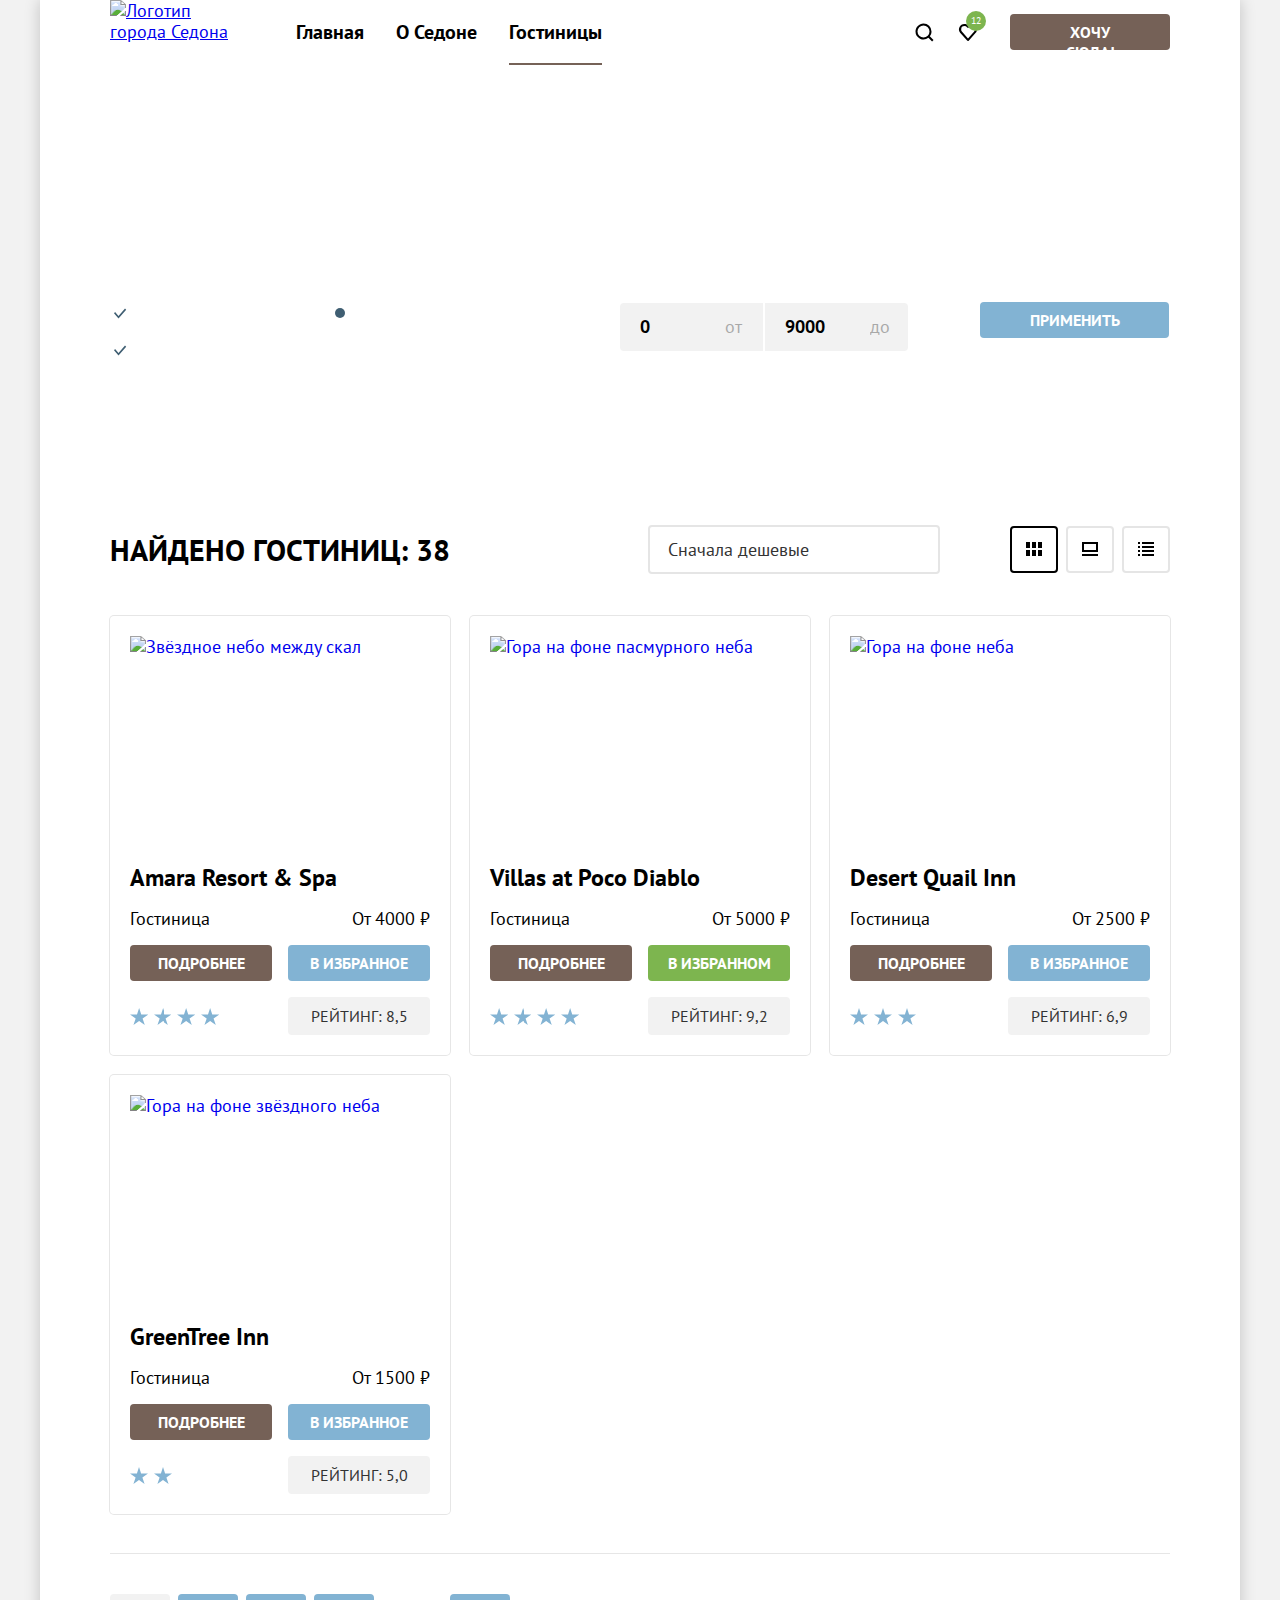
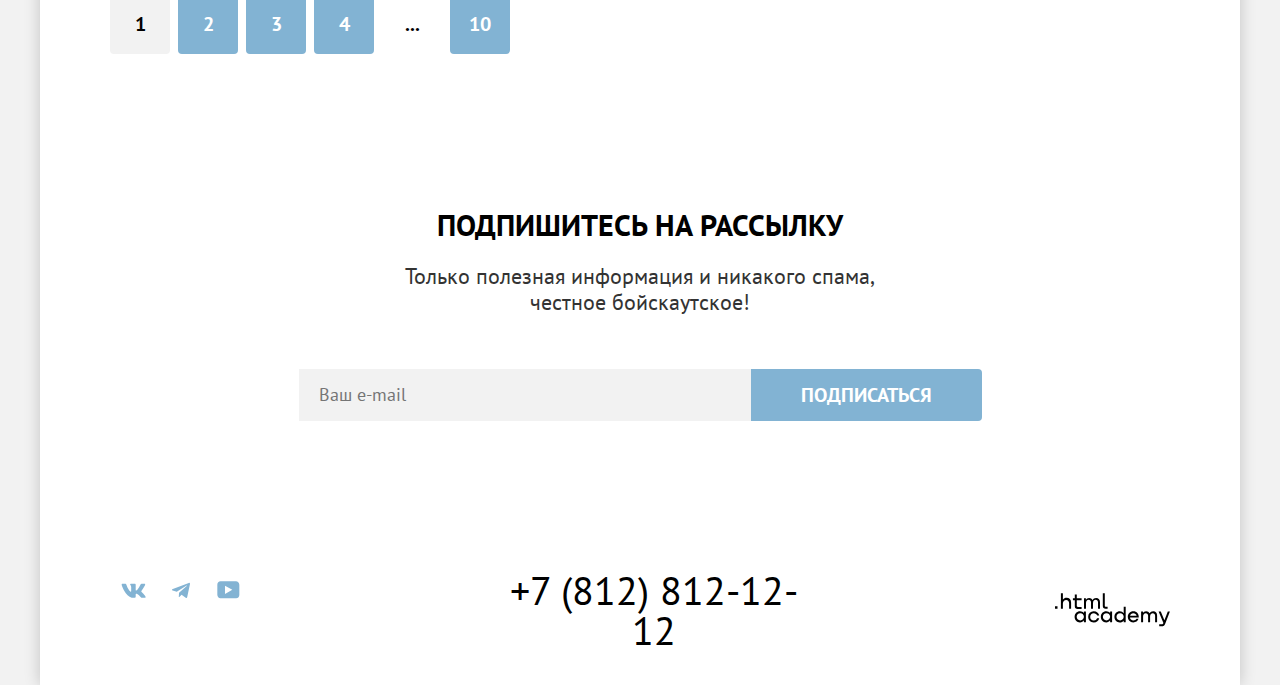
==== commit 6dc418dd: "Исправляет PixelPerfect" ====
--- a/catalog.html
+++ b/catalog.html
@@ -22,24 +22,32 @@
             <a class="navigation-link" href="#">О Седоне</a>
           </li>
           <li class="navigation-item">
-            <a class="navigation-link navigation-link-current" href="№">Гостиницы</a>
+            <a class="navigation-link navigation-link-current" href="#">Гостиницы</a>
           </li>
         </ul>
         <ul class="navigation-list navigation-user">
           <li class="navigation-item">
             <a class="navigation-link-search" href="#">
+              <svg class="navigation-icon-search" xmlns="http://www.w3.org/2000/svg" width="20" height="20">
+                <path
+                  d="m19.5 18-3.7-3.67c1-1.3 1.7-2.98 1.7-4.87a8 8 0 0 0-8-7.96c-4.4 0-8 3.68-8 8.06a8 8 0 0 0 12.9 6.26l3.7 3.68 1.4-1.5Zm-10-2.48a6 6 0 0 1-6-5.96 6 6 0 0 1 12 0 6 6 0 0 1-6 5.96Z" />
+              </svg>
               <span class="visually-hidden">Поиск</span>
             </a>
           </li>
           <li class="navigation-item">
-            <a class="navigation-link-favourites" href="#">
+            <a class="navigation-link-favourites navigation-link-favourites-icon" href="#">
+              <svg class="navigation-icon-favourites" xmlns="http://www.w3.org/2000/svg" width="20" height="20">
+                <path
+                  d="M9.9 19a1 1 0 0 1-.8-.4l-7-7.9A5.4 5.4 0 0 1 6.5 2C7.8 2 9 2.5 10 3.3a5.5 5.5 0 0 1 9 4.1c0 1.3-.5 2.5-1.3 3.4l-7 7.9c-.2.2-.4.3-.8.3Zm-6-9.5 6.1 6.9 6.2-7c.5-.5.7-1.2.7-2 0-1.8-1.5-3.3-3.3-3.3-1 0-2 .5-2.7 1.3-.3.3-.6.4-.9.4-.3 0-.6-.2-.8-.4a3.7 3.7 0 0 0-2.7-1.3 3.3 3.3 0 0 0-3.3 3.3c-.1.9.3 1.6.7 2.1-.1 0-.1 0 0 0Z" />
+              </svg>
               <span class="visually-hidden">Избранное</span>
               <span class="navigation-user-number">12</span>
             </a>
           </li>
         </ul>
       </nav>
-      <button type="button" class="button header-button">Хочу сюда</button>
+      <button type="button" class="button header-button">Хочу сюда!</button>
     </header>
     <main class="main-inner main-container">
       <section class="filters">
@@ -47,10 +55,10 @@
         <ol class="breadcrumbs">
           <li class="breadcrumbs-item">
             <a class="breadcrumbs-link-icon" href="index.html">
-              <svg aria-hidden="true" focusable="false" xmlns="http://www.w3.org/2000/svg" width="13" height="13"
-                viewBox="0 0 13 13" fill="none">
-                <path fill="#fff" d="m6.5.5-6 5.8v6.2h12V6.3L6.5.5Zm5 11h-10V6.7l5-4.8 5 4.8v4.8Z" />
-                <path fill="#fff" d="M4.5 10.5h1V8h2v2.5h1V7h-4v3.5Z" />
+              <svg class="breadcrumbs-icon" aria-hidden="true" focusable="false" xmlns="http://www.w3.org/2000/svg" width="13" height="13"
+                viewBox="0 0 13 13" >
+                <path  d="m6.5.5-6 5.8v6.2h12V6.3L6.5.5Zm5 11h-10V6.7l5-4.8 5 4.8v4.8Z" />
+                <path  d="M4.5 10.5h1V8h2v2.5h1V7h-4v3.5Z" />
               </svg>
               <span class="visually-hidden">Главная</span>
             </a>
@@ -88,7 +96,7 @@
             </ul>
           </fieldset>
           <fieldset class="catalog-filter-group">
-            <legend class="catalog-filters-title">Тип жилья:</legend>
+            <legend class="catalog-filters-title">Тип Жилья:</legend>
             <ul class="catalog-filters-list">
               <li class="catalog-filters-item">
                 <label class="control">
@@ -136,10 +144,10 @@
       </section>
       <section class="catalog-products">
         <div class="sorting-container">
-          <h2 class="catalog-products-title">Найдено гостинец: 38</h2>
+          <h2 class="catalog-products-title">Найдено гостиниц: 38</h2>
           <select class="select-control" aria-label="Сортировка">
+            <option value="cheap">Сначала дешевые</option>
             <option value="popular">Сначала популярное</option>
-            <option value="cheap">Сначала дешевле</option>
             <option value="expensive">Сначала дороже</option>
           </select>
           <ul class="view-buttons">
--- a/styles/styles.css
+++ b/styles/styles.css
@@ -122,6 +122,14 @@
   position: relative;
 }
 
+.navigation-link:hover, .navigation-link:focus {
+  color: #756257;
+}
+
+.navigation-link:active {
+  color: rgba(117, 98, 87, 0.3);
+}
+
 .navigation-link-current::after {
   content: "";
   position: absolute;
@@ -147,7 +155,7 @@
   justify-content: flex-end;
   min-width: 132px;
   margin-left: auto;
-  margin-right: 20px;
+  margin-right: 0;
 }
 
 .navigation-user .navigation-user-link {
@@ -157,25 +165,57 @@
 
 .navigation-link-search {
   display: block;
-  padding: 22px 12px;
-  background-image: url("../images/icons/search.svg");
-  background-repeat: no-repeat;
-  background-position: center;
-  background-size: 20px 20px;
-  width: 44px;
-  height: 64px;
-}
-
-.navigation-link-favourites {
-  display: block;
-  padding: 24px 13px;
-  background-image: url("../images/icons/heart.svg");
-  background-repeat: no-repeat;
-  background-position: center;
-  background-size: 20px 20px;
   width: 44px;
   height: 64px;
   position: relative;
+}
+
+.navigation-icon-search {
+  position: absolute;
+  top: 0;
+  right: 0;
+  bottom: 0;
+  left: 0;
+  margin: auto;
+  fill: #000000;
+}
+
+.navigation-icon-search:hover, .navigation-icon-search:focus {
+  fill: #756257;
+}
+
+.navigation-icon-search:active {
+  fill: rgba(117, 98, 87, 0.3);
+}
+
+.navigation-link-favourites {
+  display: block;
+  padding: 24px 13px;
+  width: 44px;
+  height: 64px;
+  position: relative;
+}
+
+.navigation-link-favourites-icon {
+  position: relative;
+}
+
+.navigation-icon-favourites {
+  position: absolute;
+  top: 0;
+  right: 0;
+  bottom: 0;
+  left: 0;
+  margin: auto;
+  fill: #000000;
+}
+
+.navigation-icon-favourites:hover, .navigation-icon-favourites:focus {
+  fill: #756257;
+}
+
+.navigation-icon-favourites:active {
+  fill: rgba(117, 98, 87, 0.3);
 }
 
 .navigation-user-number {
@@ -191,8 +231,6 @@
   width: 20px;
   height: 20px;
   padding: 5px 5px 5px 4px;
-
-
 }
 
 .header-button {
@@ -201,6 +239,7 @@
   height: 36px;
   padding: 8px 34px;
   background-color: #756157;
+  margin-left: 20px;
 }
 
 .header-button:hover, .header-button:focus {
@@ -258,7 +297,6 @@
 }
 
 .advantages-lead {
-
   margin: 0;
   margin-bottom: 25px;
   font-size: 30px;
@@ -438,7 +476,7 @@
   background-repeat: no-repeat;
   width: 75px;
   height: 76px;
-  margin: 78px auto 30px auto;
+  margin: 78px 168px 30px 168px;
 }
 
 .service-title {
@@ -657,7 +695,7 @@
 }
 
 .filters {
-  padding: 35px 70px 70px;
+  padding: 35px 70px 77px 70px;
   background-color: #2d4a6b;
   background: url("../images/catalog/filter.jpg");
   background-repeat: no-repeat;
@@ -701,13 +739,40 @@
   content: none;
 }
 
+.breadcrumbs-icon {
+  fill: #ffffff;
+}
+
+.breadcrumbs-icon:hover {
+  fill: rgb(255, 255, 255, 0.6);
+}
+
+.breadcrumbs-icon:focus {
+  fill: #ffffff;
+}
+
+.breadcrumbs-icon:active {
+  fill: rgba(255, 255, 255, 0.3);
+}
+
 .breadcrumbs-link-text {
-
   font-weight: 400;
   font-size: 16px;
   line-height: 21px;
   color: #ffffff;
   text-decoration: none;
+}
+
+.breadcrumbs-link-text:hover {
+  color: rgb(255, 255, 255, 0.6);
+}
+
+.breadcrumbs-link-text:focus{
+  color: #ffffff;
+}
+
+.breadcrumbs-link-text:active {
+  color: rgba(255, 255, 255, 0.3);
 }
 
 .catalog-filters {
@@ -738,12 +803,16 @@
   box-sizing: border-box;
 }
 
+.catalog-products {
+  margin-bottom: 57px;
+}
+
 .sorting-container {
   display: flex;
   align-items: center;
   max-width: 1060px;
   margin: 0 auto;
-  margin-bottom: 40px;
+  margin-bottom: 42px;
 }
 
 .control {
@@ -899,7 +968,7 @@
 }
 
 .filter-range-toggle-max {
-  right: -5px;
+  right: -13px;
 }
 
 .catalog-filters-list {
@@ -916,10 +985,9 @@
   flex-direction: column;
   justify-content: end;
   gap: 32px;
-}
-
-
-
+  margin-bottom: -8px;
+  margin-left: 2px;
+}
 
 .button-submit {
   padding: 8px 50px;
@@ -990,6 +1058,8 @@
   background-position: right 18px center;
 }
 
+
+
 .view-buttons {
   display: flex;
   list-style-type: none;
@@ -1261,6 +1331,10 @@
   z-index: 2;
 }
 
+.modal-container-close {
+  display: none;
+}
+
 .modal {
   position: relative;
   margin: auto;
@@ -1347,6 +1421,18 @@
   font-weight: 700;
 }
 
+.calendar-icon-in-date {
+  position: absolute;
+  fill: rgb(117, 97, 87, 0.3);
+  top: 180px;
+  right: 92px;
+}
+
+.calendar-icon-in-date:hover,
+.calendar-icon-out-date:hover {
+  fill: #000000;
+}
+
 .check-in-date-text {
   grid-column: 2 / -1;
   font-size: 16px;
@@ -1376,6 +1462,13 @@
   font-weight: 700;
 }
 
+.calendar-icon-out-date {
+  position: absolute;
+  fill: rgb(117, 97, 87, 0.3);
+  top: 276px;
+  right: 92px;
+}
+
 .check-out-date-text {
   grid-column: 2 / -1;
   font-size: 16px;
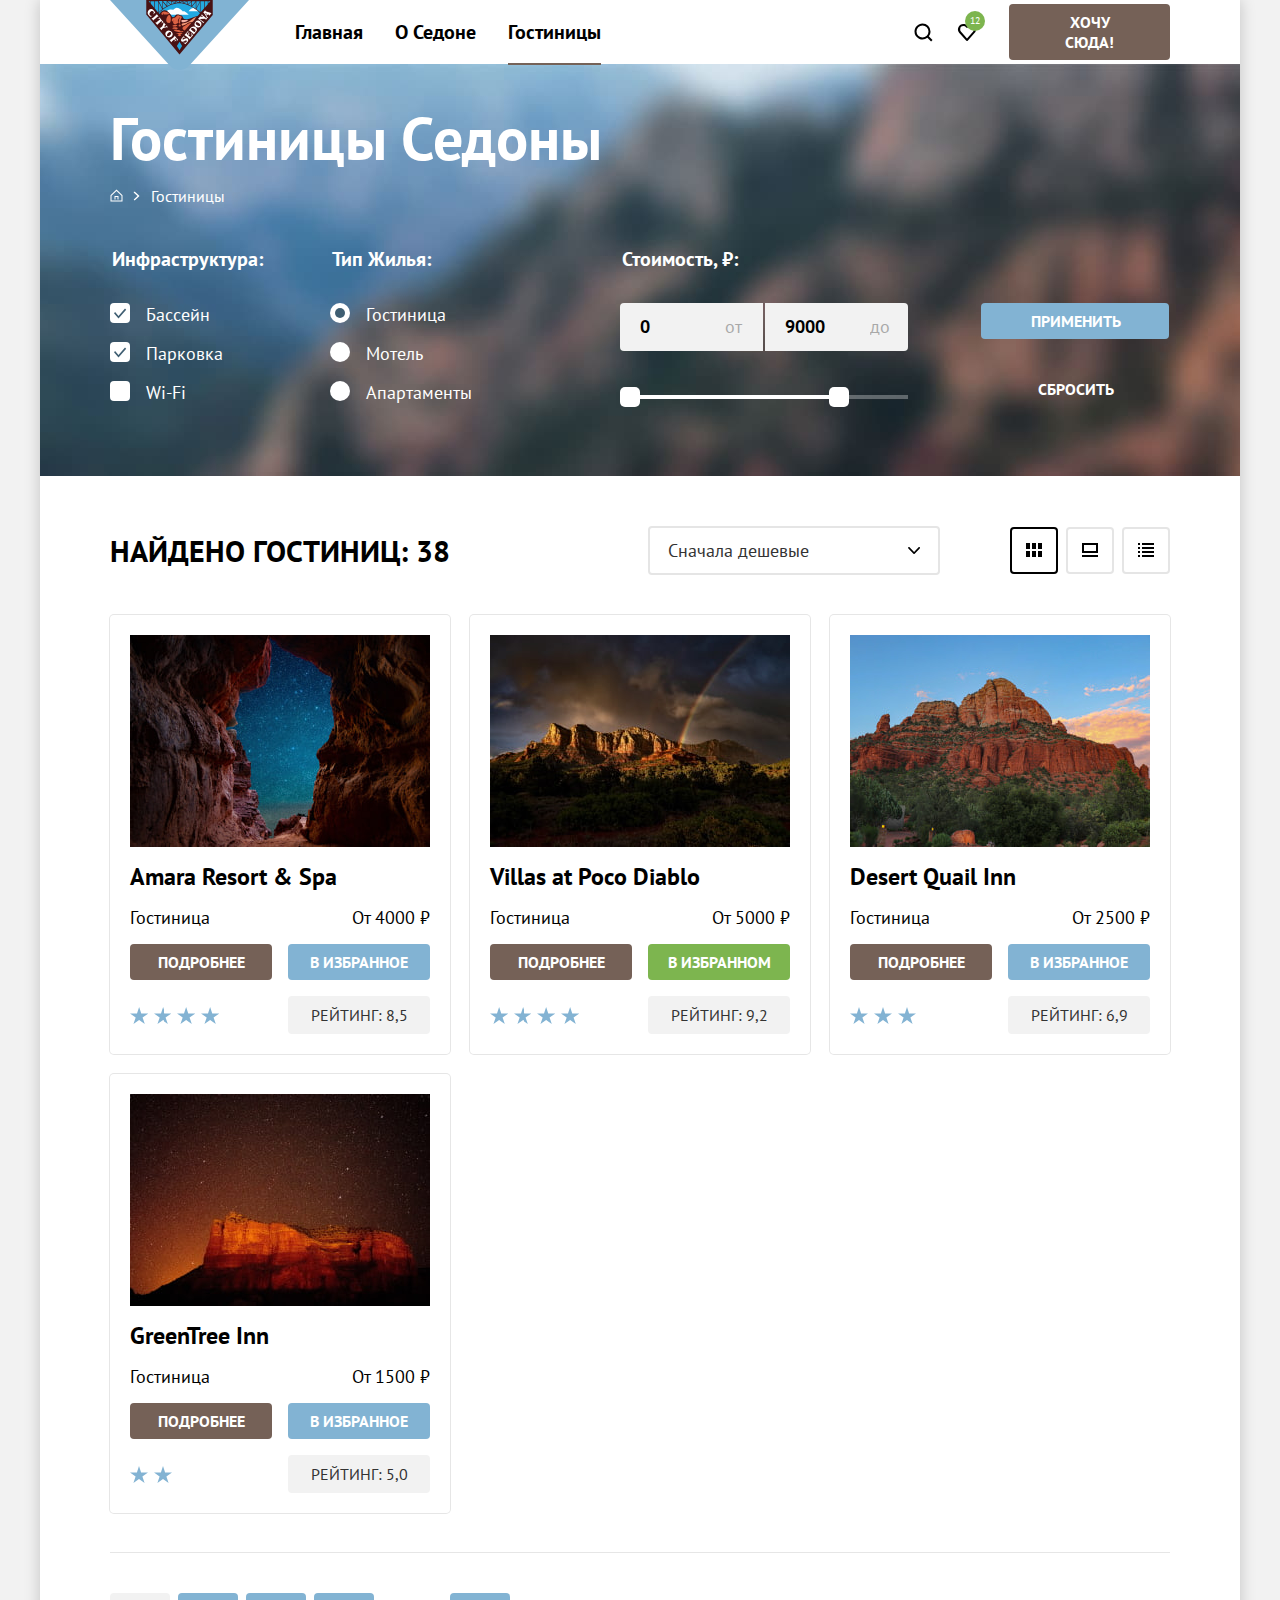
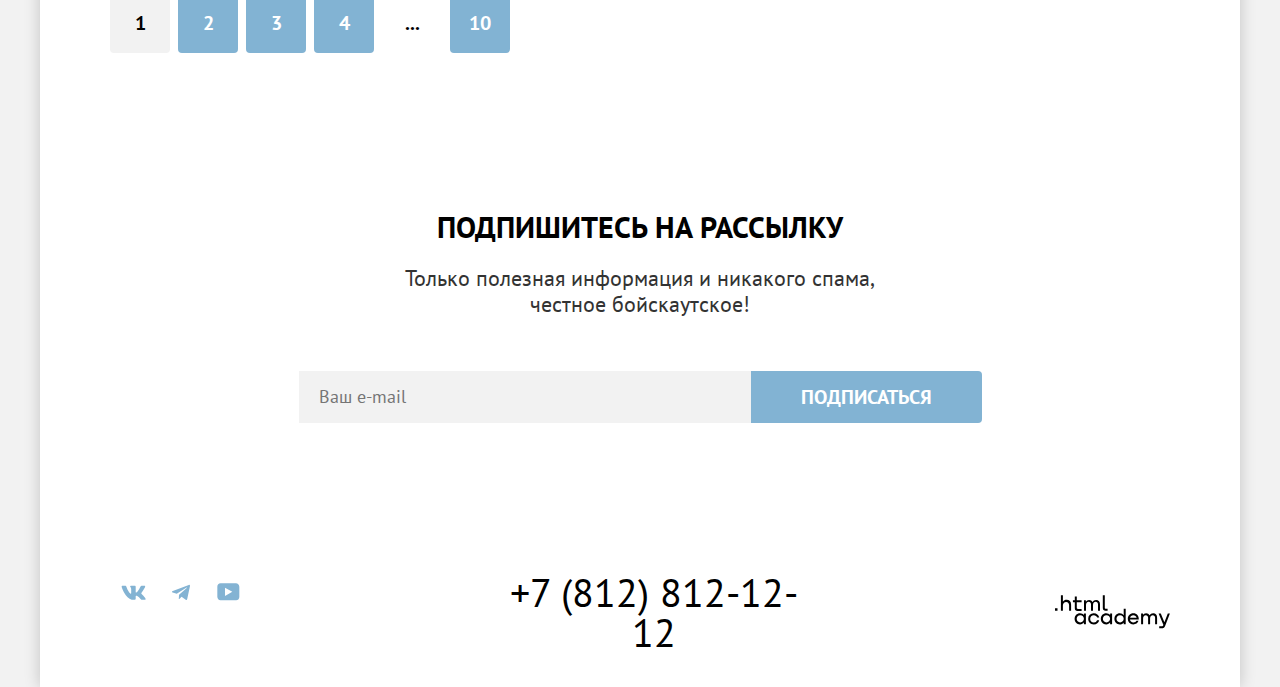
==== commit b78125a5: "Merge pull request #1 from Valera566/master" ====
--- a/catalog.html
+++ b/catalog.html
@@ -6,6 +6,7 @@
     <meta name="viewport" content="width=device-width, initial-scale=1.0">
     <title>Седона. Городок в Аризоне</title>
     <link rel="stylesheet" href="styles/styles.css">
+    <link rel="icon" type="image/png" sizes="32x32" href="images/favicon.png">
   </head>
 
   <body>
@@ -28,20 +29,20 @@
         <ul class="navigation-list navigation-user">
           <li class="navigation-item">
             <a class="navigation-link-search" href="#">
-              <svg class="navigation-icon-search" xmlns="http://www.w3.org/2000/svg" width="20" height="20">
+              <svg class="navigation-icon-search" aria-hidden="true" focusable="false" xmlns="http://www.w3.org/2000/svg" width="20" height="20">
                 <path
                   d="m19.5 18-3.7-3.67c1-1.3 1.7-2.98 1.7-4.87a8 8 0 0 0-8-7.96c-4.4 0-8 3.68-8 8.06a8 8 0 0 0 12.9 6.26l3.7 3.68 1.4-1.5Zm-10-2.48a6 6 0 0 1-6-5.96 6 6 0 0 1 12 0 6 6 0 0 1-6 5.96Z" />
               </svg>
-              <span class="visually-hidden">Поиск</span>
+              <span class="visually-hidden">Поиск.</span>
             </a>
           </li>
           <li class="navigation-item">
             <a class="navigation-link-favourites navigation-link-favourites-icon" href="#">
-              <svg class="navigation-icon-favourites" xmlns="http://www.w3.org/2000/svg" width="20" height="20">
+              <svg class="navigation-icon-favourites" aria-hidden="true" focusable="false" xmlns="http://www.w3.org/2000/svg" width="20" height="20">
                 <path
                   d="M9.9 19a1 1 0 0 1-.8-.4l-7-7.9A5.4 5.4 0 0 1 6.5 2C7.8 2 9 2.5 10 3.3a5.5 5.5 0 0 1 9 4.1c0 1.3-.5 2.5-1.3 3.4l-7 7.9c-.2.2-.4.3-.8.3Zm-6-9.5 6.1 6.9 6.2-7c.5-.5.7-1.2.7-2 0-1.8-1.5-3.3-3.3-3.3-1 0-2 .5-2.7 1.3-.3.3-.6.4-.9.4-.3 0-.6-.2-.8-.4a3.7 3.7 0 0 0-2.7-1.3 3.3 3.3 0 0 0-3.3 3.3c-.1.9.3 1.6.7 2.1-.1 0-.1 0 0 0Z" />
               </svg>
-              <span class="visually-hidden">Избранное</span>
+              <span class="visually-hidden">Избранное.</span>
               <span class="navigation-user-number">12</span>
             </a>
           </li>
@@ -49,8 +50,8 @@
       </nav>
       <button type="button" class="button header-button">Хочу сюда!</button>
     </header>
-    <main class="main-inner main-container">
-      <section class="filters">
+    <main class="main-inner main-container" data-test="main">
+      <section class="filters" data-test="filters">
         <h1 class="inner-header-title">Гостиницы Седоны</h1>
         <ol class="breadcrumbs">
           <li class="breadcrumbs-item">
@@ -67,7 +68,7 @@
             <a class="breadcrumbs-link-text" href="#">Гостиницы</a>
           </li>
         </ol>
-        <h2 class="visually-hidden">Фильтры</h2>
+        <h2 class="visually-hidden">Фильтры.</h2>
         <form class="catalog-filters" action="https://echo.htmlacademy.ru/" method="get">
           <fieldset class="catalog-filter-group">
             <legend class="catalog-filters-title">Инфраструктура:</legend>
@@ -128,10 +129,10 @@
             <div class="filter-range-scale">
               <div class="filter-range-bar" style="left: 0; width: 216px">
                 <button class="filter-range-toggle filter-range-toggle-min" type="button">
-                  <span class="visually-hidden">Изменить минимальную цену</span>
+                  <span class="visually-hidden">Изменить минимальную цену.</span>
                 </button>
                 <button class="filter-range-toggle filter-range-toggle-max" type="button">
-                  <span class="visually-hidden">Изменить максимальную цену</span>
+                  <span class="visually-hidden">Изменить максимальную цену.</span>
                 </button>
               </div>
             </div>
@@ -142,7 +143,7 @@
           </div>
         </form>
       </section>
-      <section class="catalog-products">
+      <section class="catalog-products" data-test="catalog-products">
         <div class="sorting-container">
           <h2 class="catalog-products-title">Найдено гостиниц: 38</h2>
           <select class="select-control" aria-label="Сортировка">
@@ -158,7 +159,7 @@
                   <path fill="#000"
                     d="M4 0H0v6h4V0ZM16 0h-4v6h4V0ZM10 0H6v6h4V0ZM4 8H0v6h4V8ZM16 8h-4v6h4V8ZM10 8H6v6h4V8Z" />
                 </svg>
-                <span class="visually-hidden">Показать плиткой</span>
+                <span class="visually-hidden">Показать плиткой.</span>
               </a>
             </li>
             <li class="view-button-item">
@@ -174,7 +175,7 @@
                     </clipPath>
                   </defs>
                 </svg>
-                <span class="visually-hidden">Показать карточки</span>
+                <span class="visually-hidden">Показать карточки.</span>
               </a>
             </li>
             <li class="view-button-item">
@@ -191,7 +192,7 @@
                     </clipPath>
                   </defs>
                 </svg>
-                <span class="visually-hidden">Показать список</span>
+                <span class="visually-hidden">Показать список.</span>
               </a>
             </li>
           </ul>
@@ -210,7 +211,7 @@
             <a class="product-card-button" href="#">подробнее</a>
             <button class="button product-card-button-favorite" type="button">в избранное</button>
             <p class="product-card-star four-stars">
-              <span class="visually-hidden">4 звезды</span>
+              <span class="visually-hidden">4 звезды.</span>
             </p>
             <p class="product-card-rating">рейтинг: 8,5</p>
           </article>
@@ -228,7 +229,7 @@
             <button class="button product-card-button-favorite product-card-button-favorite-active" type="button">в
               избранном</button>
             <p class="product-card-star four-stars">
-              <span class="visually-hidden">4 звезды</span>
+              <span class="visually-hidden">4 звезды.</span>
             </p>
             <p class="product-card-rating">рейтинг: 9,2</p>
           </article>
@@ -245,7 +246,7 @@
             <a class="product-card-button" href="#">подробнее</a>
             <button class="button product-card-button-favorite" type="button">в избранное</button>
             <p class="product-card-star three-stars">
-              <span class="visually-hidden">3 звезды</span>
+              <span class="visually-hidden">3 звезды.</span>
             </p>
             <p class="product-card-rating">рейтинг: 6,9</p>
           </article>
@@ -262,7 +263,7 @@
             <a class="product-card-button" href="#">подробнее</a>
             <button class="button product-card-button-favorite" type="button">в избранное</button>
             <p class="product-card-star two-stars">
-              <span class="visually-hidden">2 звезды</span>
+              <span class="visually-hidden">2 звезды.</span>
             </p>
             <p class="product-card-rating"> рейтинг: 5,0</p>
           </article>
@@ -293,7 +294,7 @@
         <p class="subscription-description subscription-description-catalog">Только полезная информация и никакого
           спама, <br> честное бойскаутское!</p>
         <form class="newsletter-form" action="https://echo.htmlacademy.ru/" method="post">
-          <label class="visually-hidden" for="newsletter-email">Email</label>
+          <label class="visually-hidden" for="newsletter-email">Email.</label>
           <input class="newsletter-form-field-catalog" placeholder="Ваш e-mail" type="email" name="newsletter-email" id="newsletter-email"
             required>
           <button class="button newsletter-button" type="submit">Подписаться</button>
@@ -301,37 +302,37 @@
       </section>
     </main>
     <footer class="page-footer" data-test="footer">
-      <h2 class="visually-hidden">Иконки социальных сетей</h2>
+      <h2 class="visually-hidden">Иконки социальных сетей.</h2>
       <ul class=" footer-social-list">
         <li class="footer-social-item">
           <a class="footer-social-link" href="https://vk.com/htmlacademy">
             <svg class="footer-social-icon" aria-hidden="true" focusable="false" xmlns="http://www.w3.org/2000/svg"
               width="25" height="15" viewBox="0 0 25 15" fill="none">
-              <path fill="#83B3D3" fill-rule="evenodd"
+              <path fill-rule="evenodd"
                 d="M24.12 1.8c.16-.54 0-.94-.8-.94H20.7c-.67 0-.98.34-1.15.73 0 0-1.33 3.2-3.22 5.27-.61.6-.9.8-1.23.8-.16 0-.41-.2-.41-.75v-5.1c0-.66-.19-.95-.74-.95H9.82c-.42 0-.67.3-.67.59 0 .62.95.76 1.04 2.51v3.8c0 .83-.15.98-.48.98-.9 0-3.06-3.2-4.34-6.88-.25-.72-.5-1-1.18-1H1.57c-.75 0-.9.34-.9.73 0 .68.89 4.07 4.14 8.55 2.17 3.06 5.23 4.72 8 4.72 1.68 0 1.88-.37 1.88-1v-2.32c0-.74.16-.88.7-.88.38 0 1.05.19 2.6 1.66 1.79 1.75 2.08 2.54 3.08 2.54h2.63c.75 0 1.12-.37.9-1.1-.23-.72-1.08-1.77-2.2-3.02-.62-.71-1.54-1.48-1.82-1.86-.39-.5-.28-.71 0-1.15 0 0 3.2-4.42 3.54-5.93Z"
                 clip-rule="evenodd" />
             </svg>
-            <span class="visually-hidden">Вконтакте</span>
+            <span class="visually-hidden">Вконтакте.</span>
           </a>
         </li>
         <li class="footer-social-item">
           <a class="footer-social-link" href="https://t.me/htmlacademy">
             <svg class="footer-social-icon" aria-hidden="true" focusable="false" xmlns="http://www.w3.org/2000/svg"
               width="18" height="16" viewBox="0 0 18 16" fill="none">
-              <path fill="#83B3D3"
+              <path
                 d="M16.79.96.84 7.1c-1.09.44-1.08 1.05-.2 1.32l4.1 1.28 9.47-5.98c.44-.27.85-.13.52.17l-7.68 6.93-.28 4.22c.41 0 .6-.2.83-.41l1.99-1.94 4.13 3.06c.77.42 1.31.2 1.5-.71l2.72-12.8c.28-1.1-.43-1.61-1.16-1.28Z" />
             </svg>
-            <span class="visually-hidden">Телеграмм</span>
+            <span class="visually-hidden">Телеграмм.</span>
           </a>
         </li>
         <li class="footer-social-item">
           <a class="footer-social-link" href="https://www.youtube.com/user/htmlacademyru">
             <svg class="footer-social-icon" aria-hidden="true" focusable="false" xmlns="http://www.w3.org/2000/svg"
               width="23" height="18" viewBox="0 0 23 18" fill="none">
-              <path fill="#83B3D3"
+              <path
                 d="M18.94.36H3.51C1.65.36.33 1.95.33 3.76v10.09c0 1.91 1.32 3.5 3.18 3.5h15.65c1.64 0 3.17-1.59 3.17-3.4V3.76c-.22-1.8-1.53-3.4-3.39-3.4ZM7.99 12.89V4.82l7.34 4.04-7.34 4.03Z" />
             </svg>
-            <span class="visually-hidden">Youtube</span>
+            <span class="visually-hidden">Youtube.</span>
           </a>
         </li>
       </ul>
@@ -339,12 +340,11 @@
       <a class="footer-logo-link" href=" https://htmlacademy.ru/">
         <svg class="footer-logo-htmlacademy-icon" aria-hidden="true" focusable="false"
           xmlns="http://www.w3.org/2000/svg" width="115" height="34" viewBox="0 0 115 34" fill="none">
-          <path fill="#000"
+          <path
             d="M0 13.26v2.6h2.5v-2.6H0ZM11.6 4.86c-1.6 0-2.8.7-3.6 1.7h-.1V.36h-2v15.5h2v-5.3c0-2.1 1.3-3.6 3.3-3.6 1.8 0 2.9 1.4 2.9 3.2v5.7h2v-6.1c.1-3-1.8-4.9-4.5-4.9ZM26.6 5.16h-4.8v-3.7h-2v3.8h-1.9v2h1.9v6c0 1.7 1 2.7 2.7 2.7h4.1v-2h-3.7c-.7 0-1.1-.4-1.1-1.1v-5.7h4.8v-2ZM41.1 4.96c-1.6 0-2.9.8-3.5 2.1h-.1c-.6-1.2-1.8-2.1-3.4-2.1-1.4 0-2.5.8-3.1 1.8h-.1v-1.6H29v10.6h2v-5.4c0-2 1-3.5 2.6-3.5 1.5 0 2.4 1 2.4 2.6v6.3h2v-5.6c0-2.4 1.4-3.3 2.6-3.3 1.5 0 2.4 1 2.4 2.6v6.3h2v-6.5c.1-2.5-1.4-4.3-3.9-4.3ZM47.8 13.06c0 1.7 1 2.7 2.8 2.7h2v-2h-1.7c-.7 0-1.1-.4-1.1-1.1V.36h-2v12.7ZM28.9 20.06c-.9-1.1-2.2-1.8-3.9-1.8-3.1 0-5.4 2.3-5.4 5.6s2.3 5.6 5.4 5.6c1.8 0 3-.8 3.8-1.9h.1v1.6h2v-10.6h-2v1.5Zm-3.6 7.4c-2.2 0-3.6-1.6-3.6-3.6s1.4-3.6 3.6-3.6 3.6 1.6 3.6 3.6c0 1.9-1.4 3.6-3.6 3.6ZM44.2 22.36c-.5-2.4-2.6-4.1-5.4-4.1a5.4 5.4 0 0 0-5.6 5.6c0 3.1 2.2 5.6 5.6 5.6 2.8 0 4.9-1.8 5.4-4.2h-2.1a3.4 3.4 0 0 1-3.3 2.3c-2.2 0-3.6-1.6-3.6-3.6s1.4-3.6 3.6-3.6c1.6 0 2.8 1 3.3 2.2h2.1v-.2ZM55.1 20.06c-.9-1.1-2.2-1.8-3.9-1.8-3.1 0-5.4 2.3-5.4 5.6s2.3 5.6 5.4 5.6c1.8 0 3-.8 3.8-1.9h.1v1.6h2v-10.6h-2v1.5Zm-3.6 7.4c-2.2 0-3.6-1.6-3.6-3.6s1.4-3.6 3.6-3.6 3.6 1.6 3.6 3.6c0 1.9-1.5 3.6-3.6 3.6ZM68.7 20.16c-.9-1.1-2.2-1.9-3.9-1.9-3.1 0-5.4 2.3-5.4 5.6s2.2 5.6 5.4 5.6c1.7 0 3-.8 3.8-1.8h.1v1.5h2v-15.4h-2v6.4Zm-3.6 7.3c-2.2 0-3.6-1.6-3.6-3.6s1.4-3.6 3.6-3.6 3.6 1.6 3.6 3.6c-.1 2-1.5 3.6-3.6 3.6ZM78.3 18.26c-3.3 0-5.5 2.5-5.5 5.6 0 3 2.1 5.6 5.5 5.6 2.5 0 4.5-1.3 5.2-3.6h-2.1c-.5 1-1.6 1.6-3 1.6-1.9 0-3.3-1.3-3.4-2.9h8.8c.2-3.6-2-6.3-5.5-6.3Zm0 1.9c1.7 0 3 1 3.3 2.6h-6.5c.3-1.5 1.5-2.6 3.2-2.6ZM98.2 18.26c-1.6 0-2.9.8-3.6 2h-.1c-.6-1.2-1.8-2-3.4-2-1.4 0-2.5.7-3.1 1.8v-1.5h-1.9v10.6h2v-5.4c0-2 1-3.4 2.6-3.5 1.5 0 2.4 1 2.4 2.6v6.3h2v-5.6c0-2.4 1.4-3.3 2.6-3.3 1.5 0 2.4 1 2.4 2.6v6.3h2v-6.5c.1-2.6-1.4-4.4-3.9-4.4ZM109.4 27.36l-3.6-8.9h-2.2l4.8 11.6c-.3.9-.7 1.2-1.7 1.2h-2.5v2h2.5c1.8 0 2.8-.8 3.5-2.6l4.7-12.2h-2.1l-3.4 8.9Z" />
         </svg>
-        <span class="visually-hidden">Логотип html академии</span>
+        <span class="visually-hidden">Логотип html академии.</span>
       </a>
     </footer>
   </body>
-
 </html>
--- a/styles/styles.css
+++ b/styles/styles.css
@@ -40,6 +40,11 @@
   box-shadow: 0 0 15px 0 rgba(0, 0, 0, 0.2);
 }
 
+img {
+  max-width: 100%;
+  object-fit: contain;
+}
+
 .visually-hidden {
   position: absolute;
   width: 1px;
@@ -72,8 +77,7 @@
   line-height: 36px;
   background-color: #756157;
   border-radius: 4px;
-  width: 376px;
-  height: 52px;
+  padding: 8px 50px;
 }
 
 .search-button:hover, .search-button:focus {
@@ -109,6 +113,14 @@
   z-index: 1;
 }
 
+.navigation-logo:hover, .navigation-logo:focus {
+  opacity: 0.6;
+}
+
+.navigation-logo:active {
+  opacity: 0.3;
+}
+
 .navigation-link {
   display: block;
   padding: 20px 16px;
@@ -139,8 +151,6 @@
   height: 2px;
   background-color: #756257;
 }
-
-
 
 .navigation-list {
   display: flex;
@@ -235,8 +245,6 @@
 
 .header-button {
   align-self: center;
-  width: 160px;
-  height: 36px;
   padding: 8px 34px;
   background-color: #756157;
   margin-left: 20px;
@@ -266,7 +274,6 @@
   background-repeat: no-repeat;
   background-size: cover;
   padding-top: 51px;
-
 }
 
 .hero::after {
@@ -292,8 +299,9 @@
 }
 
 .advantages-lead-wrapper {
-  flex-grow: 1;
-  padding: 69px 274px 90px;
+  margin: 0 auto;
+  padding-top: 69px;
+  padding-bottom: 90px;
 }
 
 .advantages-lead {
@@ -353,7 +361,6 @@
   left: 56px;
   bottom: -32px;
   background-color: rgba(255, 255, 255, 0.3) ;
-
 }
 
 .advantages-title {
@@ -466,7 +473,6 @@
   width: 75px;
   height: 72px;
   margin: 81px auto 30px auto;
-
 }
 
 .service-title-present::before {
@@ -578,13 +584,16 @@
   background-color: #f2f2f2;
 }
 
+.newsletter-form-field:hover, .newsletter-form-field:focus {
+  background-color: #e6e6e6;
+}
+
 .newsletter-button {
   font-size: 20px;
   line-height: 36px;
   background-color: #82b3d3;
   border-radius: 0 4px 4px 0;
   padding: 8px 50px;
-
 }
 
 .newsletter-button:hover, .newsletter-button:focus {
@@ -612,6 +621,7 @@
 .footer-social-list {
   display: flex;
   justify-content: space-between;
+  flex-wrap: wrap;
   list-style-type: none;
   margin: 0;
   padding: 0;
@@ -695,7 +705,7 @@
 }
 
 .filters {
-  padding: 35px 70px 77px 70px;
+  padding: 35px 70px 72px 70px;
   background-color: #2d4a6b;
   background: url("../images/catalog/filter.jpg");
   background-repeat: no-repeat;
@@ -708,7 +718,6 @@
   width: 494px;
   margin: 0;
   padding: 0;
-
   padding-bottom: 8px;
   font-weight: 700;
   font-size: 60px;
@@ -804,7 +813,7 @@
 }
 
 .catalog-products {
-  margin-bottom: 57px;
+  margin-bottom: 60px;
 }
 
 .sorting-container {
@@ -812,13 +821,14 @@
   align-items: center;
   max-width: 1060px;
   margin: 0 auto;
-  margin-bottom: 42px;
+  margin-bottom: 40px;
 }
 
 .control {
   position: relative;
   display: block;
   padding-left: 36px;
+  line-height: 23px;
 }
 
 .control-mark {
@@ -831,6 +841,10 @@
   height: 20px;
   background-color: #ffffff;
   border-radius: 4px;
+}
+
+.control-label {
+  line-height: 23px;
 }
 
 .control:hover .control-mark {
@@ -985,8 +999,8 @@
   flex-direction: column;
   justify-content: end;
   gap: 32px;
-  margin-bottom: -8px;
-  margin-left: 2px;
+  margin-bottom: -3px;
+  margin-left: 3px;
 }
 
 .button-submit {
@@ -1052,13 +1066,22 @@
   color: #333333;
   background-color: #ffffff;
   cursor: pointer;
+  -webkit-appearance: none;
+  -moz-appearance: none;
   appearance: none;
   background-image: url("../images/catalog/arrow-to-down.svg");
   background-repeat: no-repeat;
   background-position: right 18px center;
 }
 
-
+.select-control:hover {
+  border: 2px solid #68a2ca;
+}
+
+.select-control:disabled {
+  border: 2px solid rgb(255, 255, 255, 0.3);
+  color: rgba(255, 255, 255, 0.3);
+}
 
 .view-buttons {
   display: flex;
@@ -1081,6 +1104,18 @@
   padding: 11px 14px;
   border: 2px solid #e5e5e5;
   border-radius: 4px;
+}
+
+.view-button-link:hover {
+  border: 2px solid #000000;
+}
+
+.view-button-link:focus {
+  outline: 2px solid #83b3d3;
+}
+
+.view-button-link:active {
+  border: 2px solid #000000;
 }
 
 .view-button-link-active {
@@ -1103,9 +1138,7 @@
   width: 1060px;
   height: 1px;
   background-color: #e6e6e6;
-
   bottom: -40px;
-
 }
 
 .product-card {
@@ -1122,12 +1155,14 @@
 .product-card-link {
   grid-column: 1 / -1;
   text-decoration: none;
-  width: max-content;
+}
+
+.product-card-link:hover, .product-card-link:focus {
+  opacity: 0.6;
 }
 
 .product-card-img {
   display: block;
-
 }
 
 .product-card-title {
@@ -1320,6 +1355,10 @@
   background-color: #f2f2f2;
 }
 
+.newsletter-form-field-catalog:hover, .newsletter-form-field-catalog:focus {
+  background-color: #e6e6e6;
+}
+
 .modal-container {
   position: fixed;
   top: 0;
@@ -1421,11 +1460,15 @@
   font-weight: 700;
 }
 
-.calendar-icon-in-date {
-  position: absolute;
-  fill: rgb(117, 97, 87, 0.3);
-  top: 180px;
-  right: 92px;
+.input-check-in-date:hover, .input-check-in-date:focus {
+  background-color: #e6e6e6;
+}
+
+.icon-input {
+  background-image: url(../images/modal/calendar-modal.svg);
+  background-repeat: no-repeat;
+  background-position: right 20px center;
+  background-size: 20px 20px;
 }
 
 .calendar-icon-in-date:hover,
@@ -1460,6 +1503,10 @@
   font-size: 18px;
   line-height: 24px;
   font-weight: 700;
+}
+
+.input-check-out-date:hover, .input-check-out-date:focus {
+  background-color: #e6e6e6;
 }
 
 .calendar-icon-out-date {
@@ -1666,6 +1713,8 @@
   grid-column: 1 / -1;
   padding: 18px 0;
   background-color: #83b3d3;
+  font-size: 20px;
+  line-height: 24px;
   margin-top: 48px;
 }
 
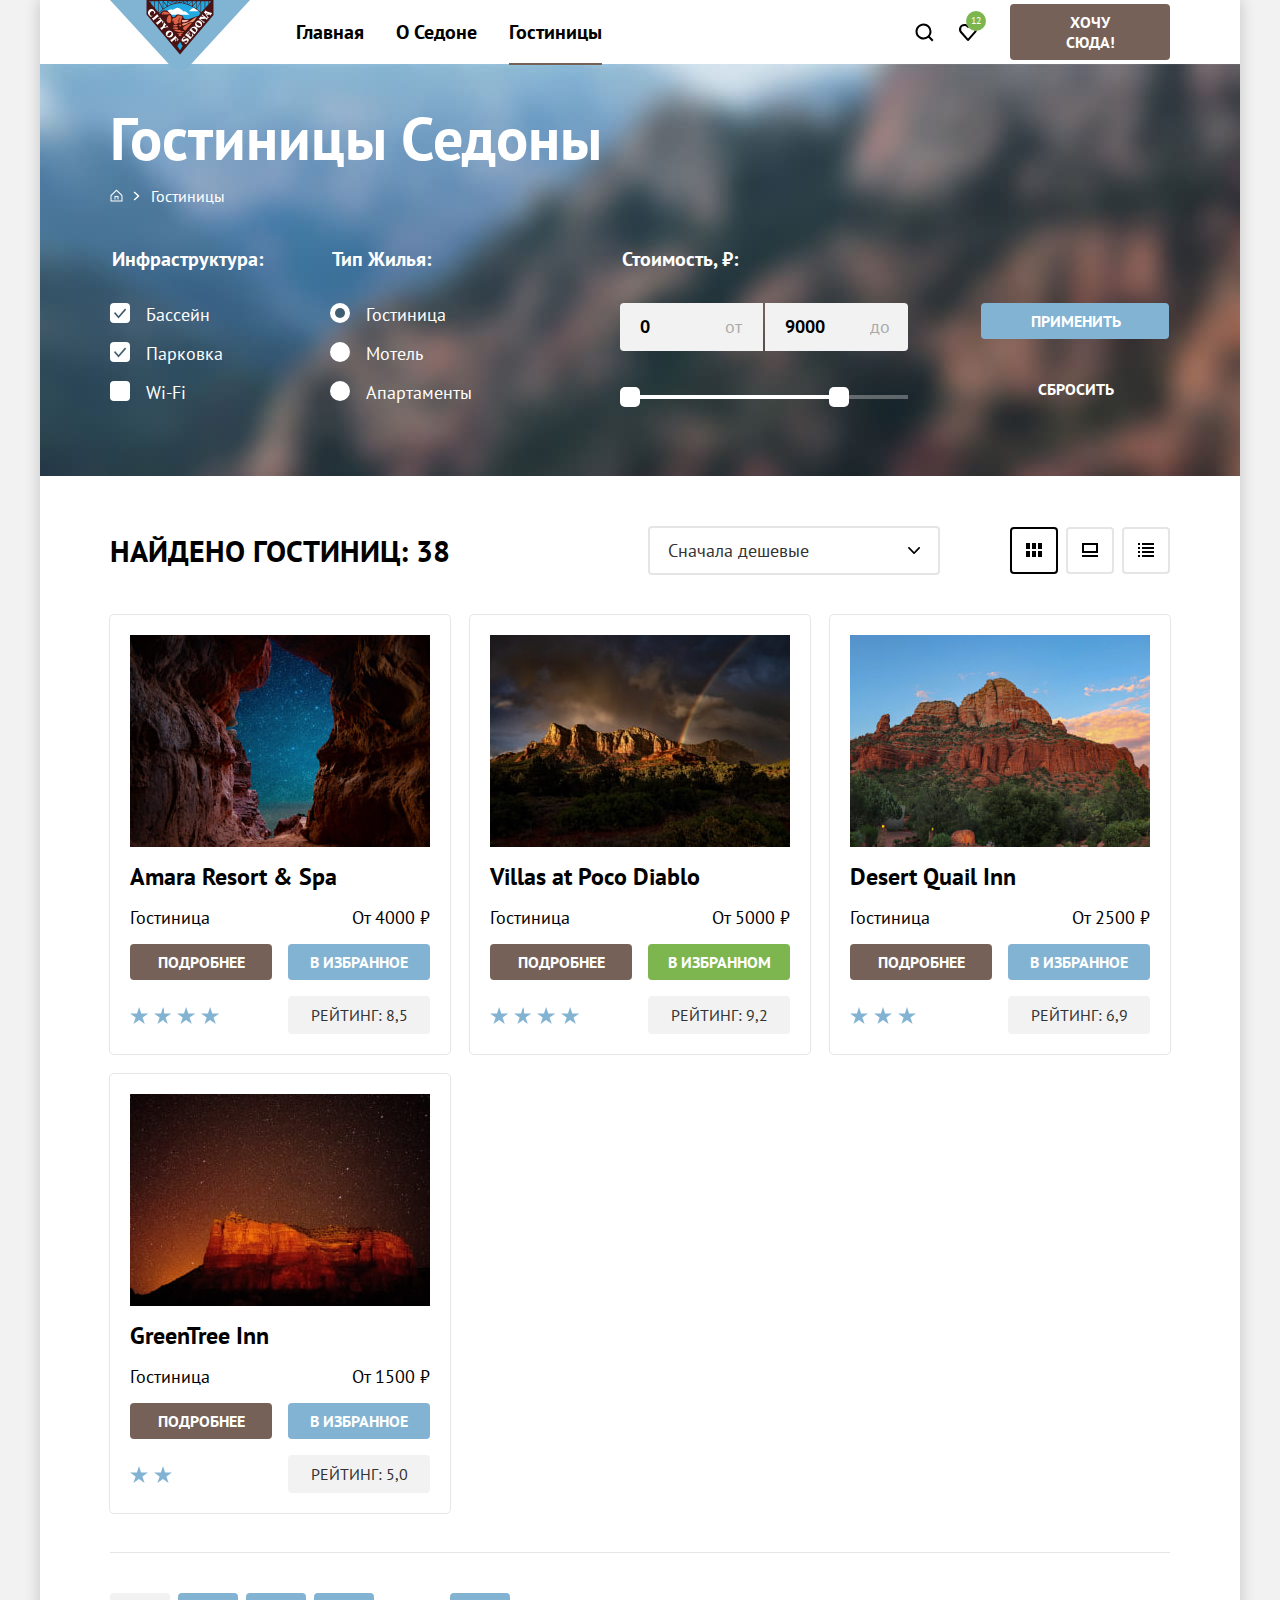
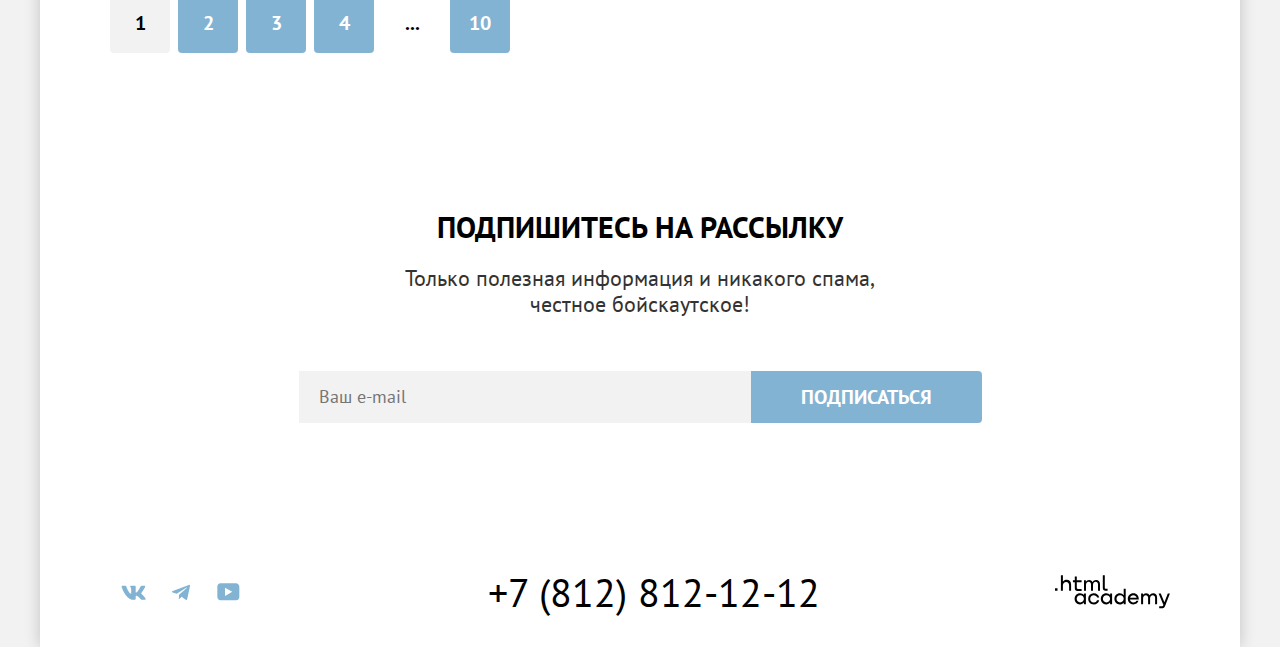
==== commit 323aa89f: "Merge pull request #2 from Valera566/master" ====
--- a/catalog.html
+++ b/catalog.html
@@ -166,11 +166,11 @@
               <a class="view-button-link" href="#">
                 <svg aria-hidden="true" focusable="false" xmlns="http://www.w3.org/2000/svg" width="16" height="14"
                   viewBox="0 0 16 14" fill="none">
-                  <g fill="#000" clip-path="url(#a)">
+                  <g fill="#000" clip-path="url(#aa)">
                     <path d="M16 12H0v2h16v-2ZM14 2v6H2V2h12Zm2-2H0v10h16V0Z" />
                   </g>
                   <defs>
-                    <clipPath id="a">
+                    <clipPath id="aa">
                       <path fill="#fff" d="M0 0h16v14H0z" />
                     </clipPath>
                   </defs>
--- a/styles/styles.css
+++ b/styles/styles.css
@@ -38,11 +38,6 @@
   color: #000000;
   background-color: #ffffff;
   box-shadow: 0 0 15px 0 rgba(0, 0, 0, 0.2);
-}
-
-img {
-  max-width: 100%;
-  object-fit: contain;
 }
 
 .visually-hidden {
@@ -568,7 +563,6 @@
 
 .newsletter-form {
   display: flex;
-
 }
 
 .newsletter-form-field {
@@ -613,10 +607,10 @@
 .page-footer {
   display: flex;
   justify-content: space-between;
+  flex-wrap: wrap;
   width: 1060px;
   margin: 0 auto;
 }
-
 
 .footer-social-list {
   display: flex;
@@ -657,7 +651,6 @@
 }
 
 .phone {
-  width: 331px;
   margin-top: 45px;
   margin-bottom: 35px;
   font-weight: 400;
@@ -701,13 +694,13 @@
 }
 
 .footer-logo-htmlacademy-icon:active {
-  fill: rgba(117, 97, 87, 0.3)
+  fill: rgba(117, 97, 87, 0.3);
 }
 
 .filters {
   padding: 35px 70px 72px 70px;
   background-color: #2d4a6b;
-  background: url("../images/catalog/filter.jpg");
+  background-image: url("../images/catalog/filter.jpg");
   background-repeat: no-repeat;
   background-size: cover;
   color: #ffffff;
@@ -776,7 +769,7 @@
   color: rgb(255, 255, 255, 0.6);
 }
 
-.breadcrumbs-link-text:focus{
+.breadcrumbs-link-text:focus {
   color: #ffffff;
 }
 
@@ -806,7 +799,7 @@
   border: none;
 }
 
-.filter-range-control input{
+.filter-range-control input {
   display: block;
   width: 100%;
   box-sizing: border-box;
@@ -929,7 +922,7 @@
   background-color: #f2f2f2;
 }
 
-.filter-range-input:hover{
+.filter-range-input:hover {
   background-color: #e6e6e6;
 }
 
@@ -1032,7 +1025,7 @@
 }
 
 .button-reset:focus {
-  outline:3px solid #82b3d3;
+  outline: 3px solid #82b3d3;
 }
 
 .button-reset:active {
@@ -1085,6 +1078,7 @@
 
 .view-buttons {
   display: flex;
+  flex-wrap: wrap;
   list-style-type: none;
   margin: 0;
   padding: 0;
@@ -1145,7 +1139,7 @@
   display: grid;
   width: 340px;
   grid-template-columns: repeat(2, 1fr);
-  grid-template-rows:  1fr;
+  grid-template-rows: 1fr;
   gap: 16px;
   padding: 20px;
   box-shadow: 0 0 0 1px #e6e6e6;
@@ -1336,7 +1330,7 @@
   pointer-events: none;
 }
 
- .pagination-link-current {
+.pagination-link-current {
   color: #000000;
   background-color: #f2f2f2;
   pointer-events: none;
@@ -1455,6 +1449,7 @@
   background-color: #f2f2f2;
   border: none;
   border-radius: 4px;
+  font-family: inherit;
   font-size: 18px;
   line-height: 24px;
   font-weight: 700;
@@ -1500,6 +1495,7 @@
   background-color: #f2f2f2;
   border: none;
   border-radius: 4px;
+  font-family: inherit;
   font-size: 18px;
   line-height: 24px;
   font-weight: 700;
@@ -1507,13 +1503,6 @@
 
 .input-check-out-date:hover, .input-check-out-date:focus {
   background-color: #e6e6e6;
-}
-
-.calendar-icon-out-date {
-  position: absolute;
-  fill: rgb(117, 97, 87, 0.3);
-  top: 276px;
-  right: 92px;
 }
 
 .check-out-date-text {
@@ -1549,6 +1538,7 @@
   cursor: pointer;
   position: relative;
   border-radius: 4px;
+  background: none;
 }
 
 .modal-minus {
@@ -1584,6 +1574,7 @@
   cursor: pointer;
   position: relative;
   border-radius: 4px;
+  background: none;
 }
 
 .modal-plus {
@@ -1618,6 +1609,7 @@
   border: none;
   background-color: #f2f2f2;
   padding: 14px 10px;
+  font-family: inherit;
   font-size: 18px;
   line-height: 20px;
   font-weight: 700;
